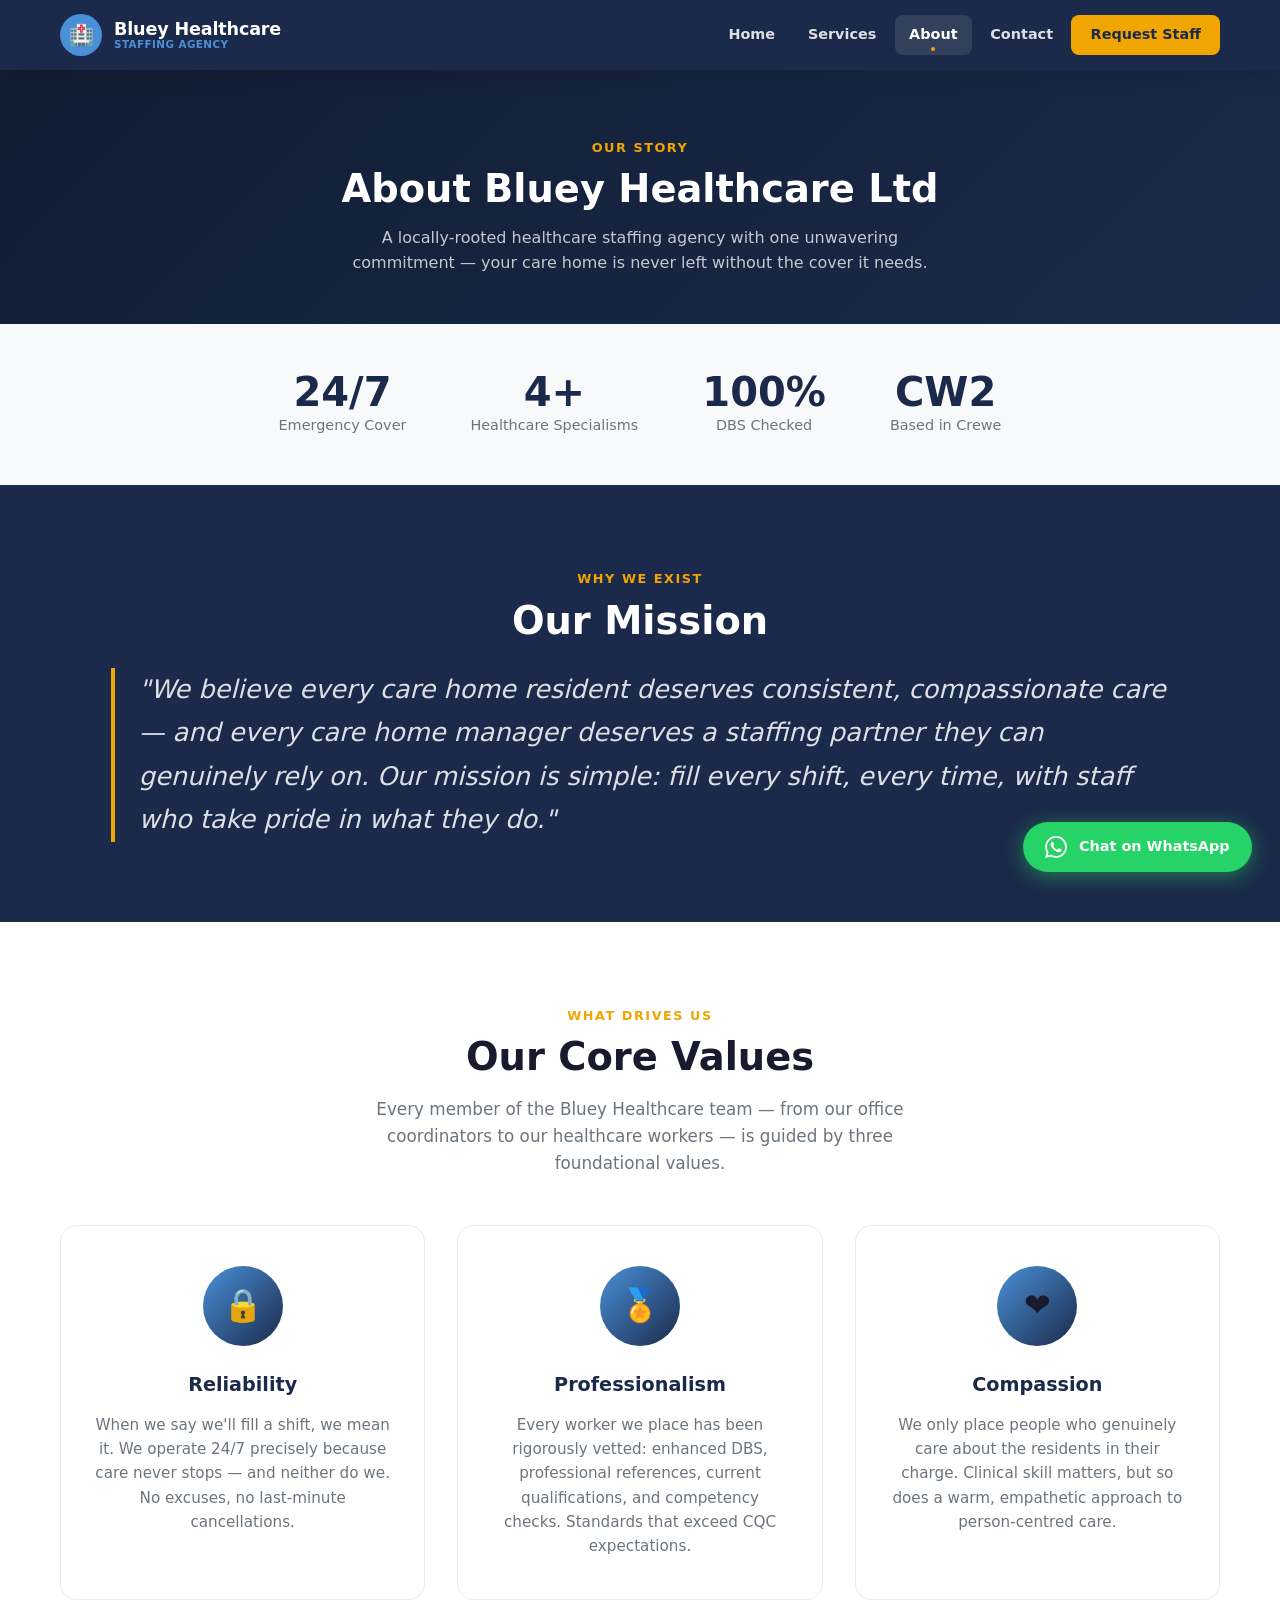
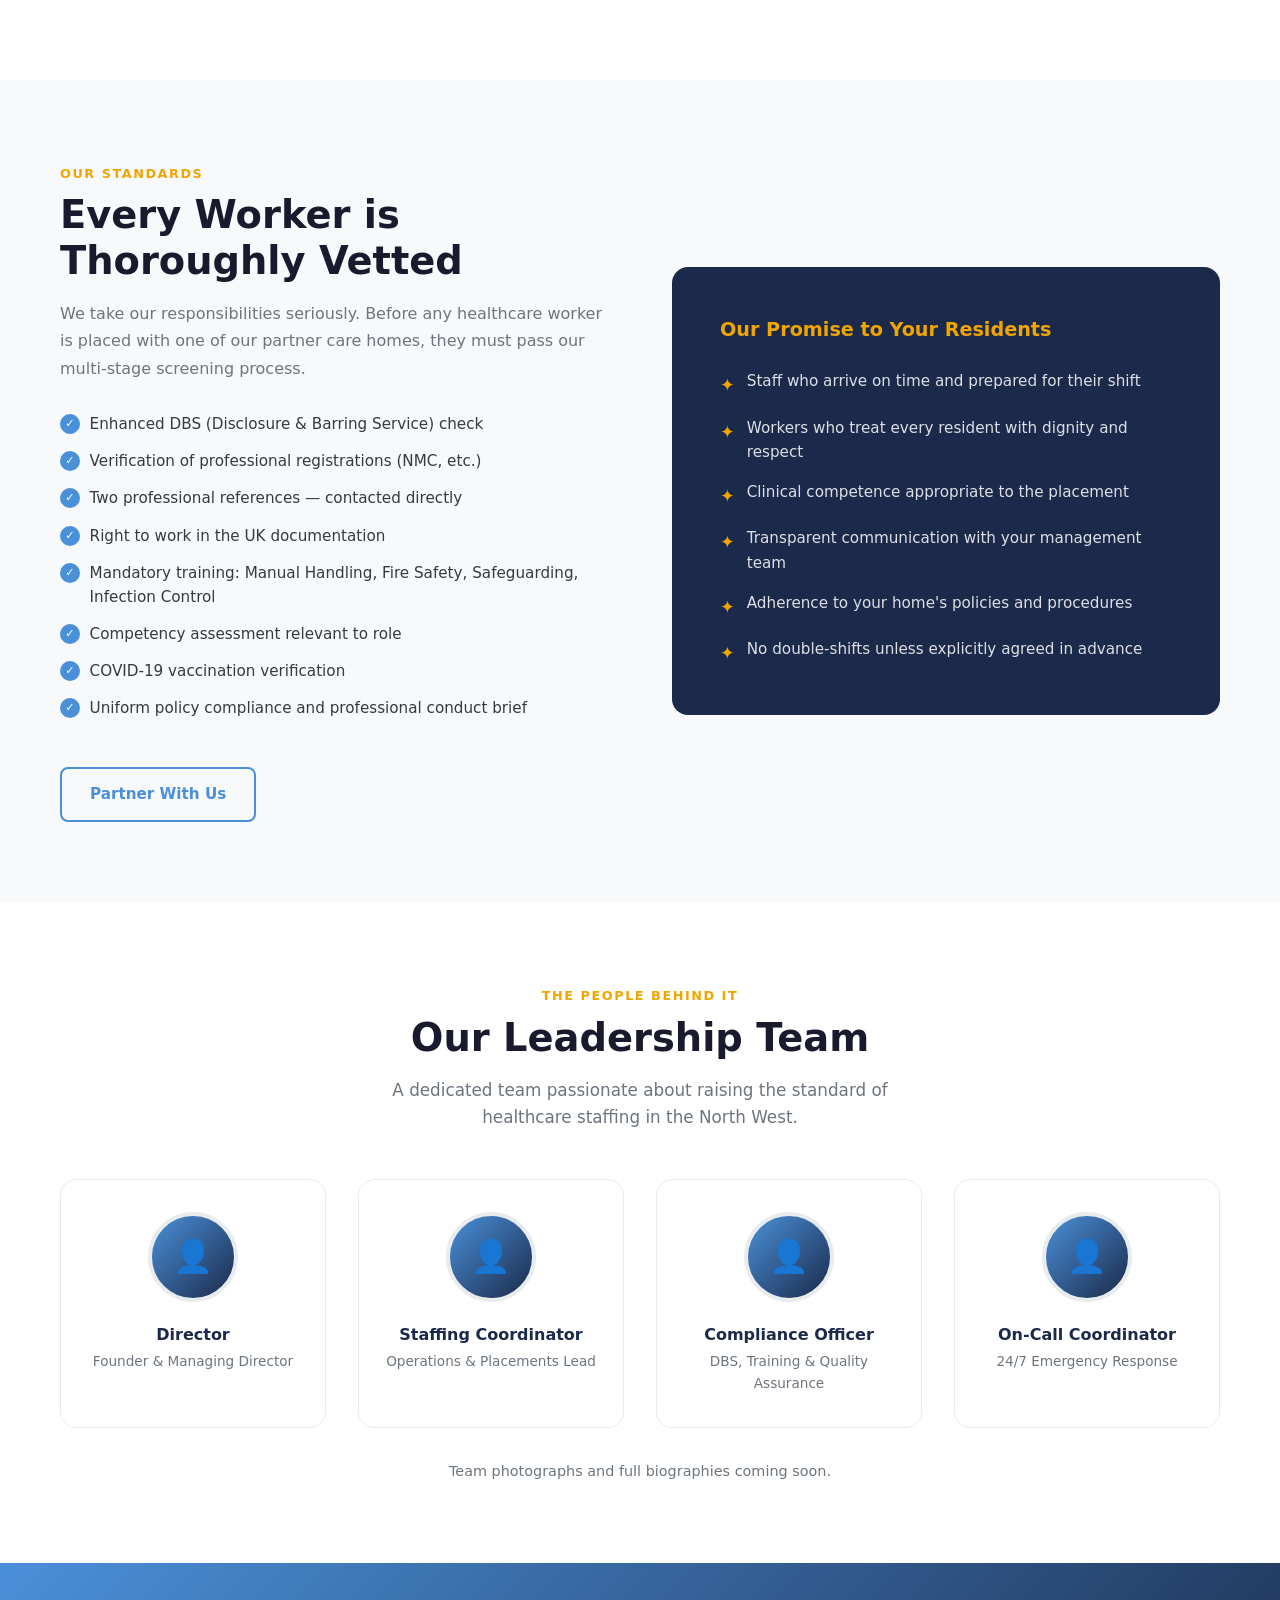
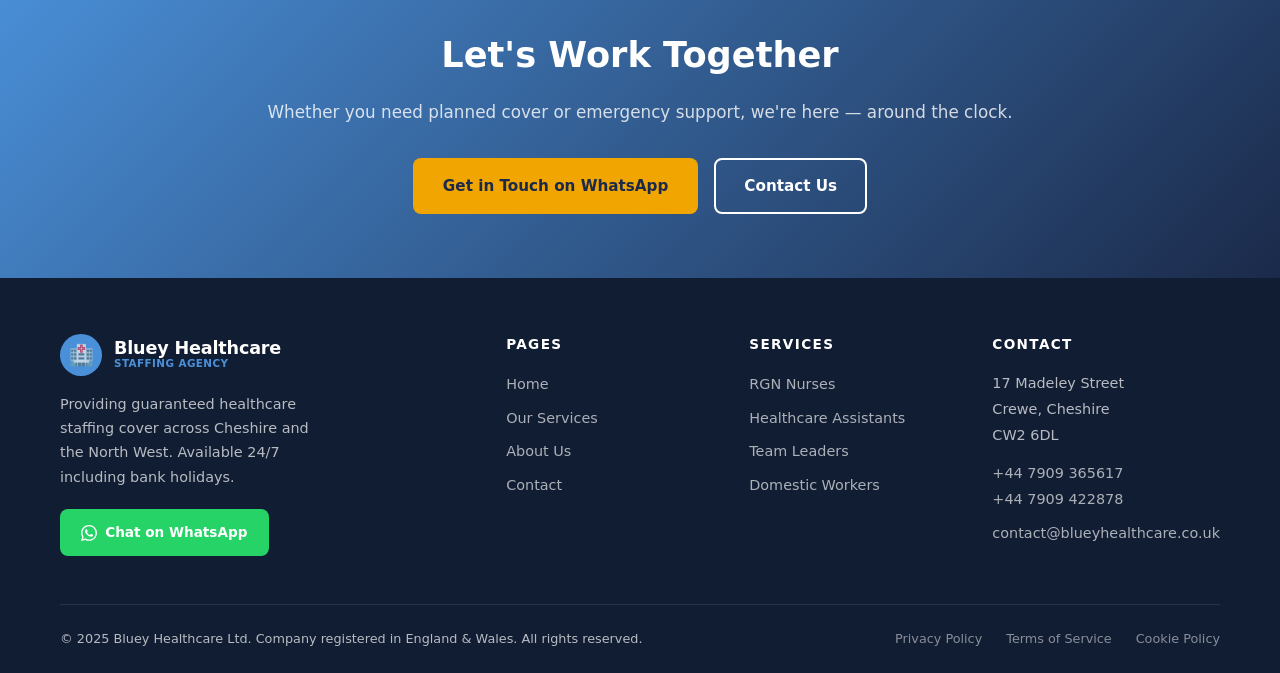
==== about.html @ 4f4f13a7 "Build complete Bluey Healthcare Ltd website 4-page static HTML/CSS/JS site for blueyhealthcare.co.uk" ====
<!DOCTYPE html>
<html lang="en">
<head>
  <meta charset="UTF-8">
  <meta name="viewport" content="width=device-width, initial-scale=1.0">

  <!-- SEO -->
  <title>About Bluey Healthcare Ltd | Staffing Agency Crewe, Cheshire</title>
  <meta name="description" content="Learn about Bluey Healthcare Ltd — a trusted healthcare staffing agency based in Crewe, Cheshire. Our mission: Guaranteed cover, every shift, every time. DBS checked, NMC registered staff.">
  <meta name="keywords" content="about Bluey Healthcare, healthcare agency Crewe, care staffing Cheshire, healthcare recruitment North West, reliable nursing agency UK">
  <meta name="author" content="Bluey Healthcare Ltd">
  <meta name="robots" content="index, follow">
  <link rel="canonical" href="https://blueyhealthcare.co.uk/about.html">

  <meta property="og:title" content="About Bluey Healthcare Ltd | Trusted Care Staffing">
  <meta property="og:description" content="Bluey Healthcare — built on reliability, professionalism and compassion. Find out who we are and why care homes across Cheshire choose us.">
  <meta property="og:type" content="website">
  <meta property="og:url" content="https://blueyhealthcare.co.uk/about.html">

  <script type="application/ld+json">
  {
    "@context": "https://schema.org",
    "@type": "LocalBusiness",
    "name": "Bluey Healthcare Ltd",
    "url": "https://blueyhealthcare.co.uk",
    "telephone": "+447909365617",
    "address": {
      "@type": "PostalAddress",
      "streetAddress": "17 Madeley Street",
      "addressLocality": "Crewe",
      "addressRegion": "Cheshire",
      "postalCode": "CW2 6DL",
      "addressCountry": "GB"
    }
  }
  </script>

  <link rel="stylesheet" href="css/style.css">
</head>
<body>

  <a href="#main" class="skip-link">Skip to main content</a>

  <!-- Header -->
  <header class="site-header" role="banner">
    <div class="container nav-inner">
      <a href="index.html" class="nav-logo" aria-label="Bluey Healthcare Ltd home">
        <div class="nav-logo-icon" aria-hidden="true">🏥</div>
        <div class="nav-logo-text">
          <span class="nav-logo-name">Bluey Healthcare</span>
          <span class="nav-logo-sub">Staffing Agency</span>
        </div>
      </a>

      <button class="nav-burger" aria-label="Toggle navigation menu" aria-expanded="false">
        <span></span><span></span><span></span>
      </button>

      <nav class="nav-links" aria-label="Main navigation">
        <a href="index.html">Home</a>
        <a href="services.html">Services</a>
        <a href="about.html">About</a>
        <a href="contact.html">Contact</a>
        <a href="https://wa.me/447909365617" class="nav-cta" target="_blank" rel="noopener">Request Staff</a>
      </nav>
    </div>
  </header>

  <main id="main" class="page-content">

    <!-- Page Hero -->
    <section class="page-hero">
      <div class="container">
        <p class="section-label" aria-hidden="true">Our Story</p>
        <h1 class="section-title" style="color:#fff;">About Bluey Healthcare Ltd</h1>
        <p>A locally-rooted healthcare staffing agency with one unwavering commitment — your care home is never left without the cover it needs.</p>
      </div>
    </section>

    <!-- Stats Bar -->
    <div class="stats-bar" role="region" aria-label="Company statistics">
      <div class="container stats-bar-inner">
        <div class="stat-block">
          <strong>24/7</strong>
          <span>Emergency Cover</span>
        </div>
        <div class="stat-block">
          <strong>4+</strong>
          <span>Healthcare Specialisms</span>
        </div>
        <div class="stat-block">
          <strong>100%</strong>
          <span>DBS Checked</span>
        </div>
        <div class="stat-block">
          <strong>CW2</strong>
          <span>Based in Crewe</span>
        </div>
      </div>
    </div>

    <!-- Mission -->
    <section class="mission-section" aria-labelledby="mission-heading">
      <div class="container">
        <p class="section-label" aria-hidden="true">Why We Exist</p>
        <h2 class="section-title" id="mission-heading">Our Mission</h2>
        <blockquote class="mission-quote">
          "We believe every care home resident deserves consistent, compassionate care — and every care home manager deserves a staffing partner they can genuinely rely on. Our mission is simple: fill every shift, every time, with staff who take pride in what they do."
        </blockquote>
      </div>
    </section>

    <!-- Values -->
    <section class="section" aria-labelledby="values-heading">
      <div class="container">
        <header class="section-header text-center">
          <p class="section-label" aria-hidden="true">What Drives Us</p>
          <h2 class="section-title" id="values-heading">Our Core Values</h2>
          <p class="section-subtitle">
            Every member of the Bluey Healthcare team — from our office coordinators to our healthcare workers — is guided by three foundational values.
          </p>
        </header>

        <div class="values-grid">
          <div class="value-card fade-in">
            <div class="value-icon" aria-hidden="true">🔒</div>
            <h3>Reliability</h3>
            <p>When we say we'll fill a shift, we mean it. We operate 24/7 precisely because care never stops — and neither do we. No excuses, no last-minute cancellations.</p>
          </div>

          <div class="value-card fade-in">
            <div class="value-icon" aria-hidden="true">🏅</div>
            <h3>Professionalism</h3>
            <p>Every worker we place has been rigorously vetted: enhanced DBS, professional references, current qualifications, and competency checks. Standards that exceed CQC expectations.</p>
          </div>

          <div class="value-card fade-in">
            <div class="value-icon" aria-hidden="true">❤️</div>
            <h3>Compassion</h3>
            <p>We only place people who genuinely care about the residents in their charge. Clinical skill matters, but so does a warm, empathetic approach to person-centred care.</p>
          </div>
        </div>
      </div>
    </section>

    <!-- Vetting process -->
    <section class="section" style="background:var(--gray-100);" aria-labelledby="vetting-heading">
      <div class="container">
        <div style="display:grid; grid-template-columns:1fr 1fr; gap:4rem; align-items:center;">
          <div>
            <p class="section-label" aria-hidden="true">Our Standards</p>
            <h2 class="section-title" id="vetting-heading">Every Worker is Thoroughly Vetted</h2>
            <p style="color:var(--gray-600); margin-bottom:1.5rem; line-height:1.7;">
              We take our responsibilities seriously. Before any healthcare worker is placed with one of our partner care homes, they must pass our multi-stage screening process.
            </p>

            <ul class="duties-list" aria-label="Vetting steps">
              <li>Enhanced DBS (Disclosure &amp; Barring Service) check</li>
              <li>Verification of professional registrations (NMC, etc.)</li>
              <li>Two professional references — contacted directly</li>
              <li>Right to work in the UK documentation</li>
              <li>Mandatory training: Manual Handling, Fire Safety, Safeguarding, Infection Control</li>
              <li>Competency assessment relevant to role</li>
              <li>COVID-19 vaccination verification</li>
              <li>Uniform policy compliance and professional conduct brief</li>
            </ul>

            <a href="contact.html" class="btn btn-outline" style="margin-top:.5rem;">Partner With Us</a>
          </div>

          <div style="background:var(--navy); border-radius:var(--radius-lg); padding:3rem; color:var(--white);">
            <h3 style="color:var(--gold); font-size:1.2rem; font-weight:700; margin-bottom:1.5rem;">Our Promise to Your Residents</h3>
            <ul style="list-style:none; display:flex; flex-direction:column; gap:1rem;">
              <li style="display:flex; gap:.75rem; align-items:flex-start;">
                <span style="color:var(--gold); font-size:1.1rem; flex-shrink:0; margin-top:2px;">✦</span>
                <span style="color:rgba(255,255,255,.85); font-size:.95rem;">Staff who arrive on time and prepared for their shift</span>
              </li>
              <li style="display:flex; gap:.75rem; align-items:flex-start;">
                <span style="color:var(--gold); font-size:1.1rem; flex-shrink:0; margin-top:2px;">✦</span>
                <span style="color:rgba(255,255,255,.85); font-size:.95rem;">Workers who treat every resident with dignity and respect</span>
              </li>
              <li style="display:flex; gap:.75rem; align-items:flex-start;">
                <span style="color:var(--gold); font-size:1.1rem; flex-shrink:0; margin-top:2px;">✦</span>
                <span style="color:rgba(255,255,255,.85); font-size:.95rem;">Clinical competence appropriate to the placement</span>
              </li>
              <li style="display:flex; gap:.75rem; align-items:flex-start;">
                <span style="color:var(--gold); font-size:1.1rem; flex-shrink:0; margin-top:2px;">✦</span>
                <span style="color:rgba(255,255,255,.85); font-size:.95rem;">Transparent communication with your management team</span>
              </li>
              <li style="display:flex; gap:.75rem; align-items:flex-start;">
                <span style="color:var(--gold); font-size:1.1rem; flex-shrink:0; margin-top:2px;">✦</span>
                <span style="color:rgba(255,255,255,.85); font-size:.95rem;">Adherence to your home's policies and procedures</span>
              </li>
              <li style="display:flex; gap:.75rem; align-items:flex-start;">
                <span style="color:var(--gold); font-size:1.1rem; flex-shrink:0; margin-top:2px;">✦</span>
                <span style="color:rgba(255,255,255,.85); font-size:.95rem;">No double-shifts unless explicitly agreed in advance</span>
              </li>
            </ul>
          </div>
        </div>
      </div>
    </section>

    <!-- Team -->
    <section class="section" aria-labelledby="team-heading">
      <div class="container">
        <header class="section-header text-center">
          <p class="section-label" aria-hidden="true">The People Behind It</p>
          <h2 class="section-title" id="team-heading">Our Leadership Team</h2>
          <p class="section-subtitle">
            A dedicated team passionate about raising the standard of healthcare staffing in the North West.
          </p>
        </header>

        <div class="team-grid">
          <div class="team-card fade-in">
            <div class="team-avatar" aria-hidden="true">👤</div>
            <h3>Director</h3>
            <p>Founder &amp; Managing Director</p>
          </div>

          <div class="team-card fade-in">
            <div class="team-avatar" aria-hidden="true">👤</div>
            <h3>Staffing Coordinator</h3>
            <p>Operations &amp; Placements Lead</p>
          </div>

          <div class="team-card fade-in">
            <div class="team-avatar" aria-hidden="true">👤</div>
            <h3>Compliance Officer</h3>
            <p>DBS, Training &amp; Quality Assurance</p>
          </div>

          <div class="team-card fade-in">
            <div class="team-avatar" aria-hidden="true">👤</div>
            <h3>On-Call Coordinator</h3>
            <p>24/7 Emergency Response</p>
          </div>
        </div>

        <p style="text-align:center; color:var(--gray-600); margin-top:2rem; font-size:.9rem;">
          Team photographs and full biographies coming soon.
        </p>
      </div>
    </section>

    <!-- CTA Banner -->
    <section class="cta-banner" aria-labelledby="cta-about-heading">
      <div class="container">
        <h2 id="cta-about-heading">Let's Work Together</h2>
        <p>Whether you need planned cover or emergency support, we're here — around the clock.</p>
        <div class="cta-buttons">
          <a href="https://wa.me/447909365617?text=Hello%2C%20I%20would%20like%20to%20partner%20with%20Bluey%20Healthcare."
             class="btn btn-primary"
             target="_blank"
             rel="noopener">
            Get in Touch on WhatsApp
          </a>
          <a href="contact.html" class="btn btn-secondary">
            Contact Us
          </a>
        </div>
      </div>
    </section>

  </main>

  <!-- Footer -->
  <footer class="site-footer" role="contentinfo">
    <div class="container">
      <div class="footer-grid">
        <div class="footer-brand">
          <a href="index.html" class="nav-logo" aria-label="Bluey Healthcare Ltd home">
            <div class="nav-logo-icon" aria-hidden="true">🏥</div>
            <div class="nav-logo-text">
              <span class="nav-logo-name">Bluey Healthcare</span>
              <span class="nav-logo-sub">Staffing Agency</span>
            </div>
          </a>
          <p>Providing guaranteed healthcare staffing cover across Cheshire and the North West. Available 24/7 including bank holidays.</p>
          <a href="https://wa.me/447909365617" class="btn btn-whatsapp" target="_blank" rel="noopener" style="font-size:.85rem; padding:.65rem 1.2rem;">
            <svg width="16" height="16" viewBox="0 0 24 24" fill="currentColor" aria-hidden="true"><path d="M17.472 14.382c-.297-.149-1.758-.867-2.03-.967-.273-.099-.471-.148-.67.15-.197.297-.767.966-.94 1.164-.173.199-.347.223-.644.075-.297-.15-1.255-.463-2.39-1.475-.883-.788-1.48-1.761-1.653-2.059-.173-.297-.018-.458.13-.606.134-.133.298-.347.446-.52.149-.174.198-.298.298-.497.099-.198.05-.371-.025-.52-.075-.149-.669-1.612-.916-2.207-.242-.579-.487-.5-.669-.51-.173-.008-.371-.01-.57-.01-.198 0-.52.074-.792.372-.272.297-1.04 1.016-1.04 2.479 0 1.462 1.065 2.875 1.213 3.074.149.198 2.096 3.2 5.077 4.487.709.306 1.262.489 1.694.625.712.227 1.36.195 1.871.118.571-.085 1.758-.719 2.006-1.413.248-.694.248-1.289.173-1.413-.074-.124-.272-.198-.57-.347m-5.421 7.403h-.004a9.87 9.87 0 01-5.031-1.378l-.361-.214-3.741.982.998-3.648-.235-.374a9.86 9.86 0 01-1.51-5.26c.001-5.45 4.436-9.884 9.888-9.884 2.64 0 5.122 1.03 6.988 2.898a9.825 9.825 0 012.893 6.994c-.003 5.45-4.437 9.884-9.885 9.884m8.413-18.297A11.815 11.815 0 0012.05 0C5.495 0 .16 5.335.157 11.892c0 2.096.547 4.142 1.588 5.945L.057 24l6.305-1.654a11.882 11.882 0 005.683 1.448h.005c6.554 0 11.89-5.335 11.893-11.893a11.821 11.821 0 00-3.48-8.413z"/></svg>
            Chat on WhatsApp
          </a>
        </div>

        <div class="footer-col">
          <h4>Pages</h4>
          <ul>
            <li><a href="index.html">Home</a></li>
            <li><a href="services.html">Our Services</a></li>
            <li><a href="about.html">About Us</a></li>
            <li><a href="contact.html">Contact</a></li>
          </ul>
        </div>

        <div class="footer-col">
          <h4>Services</h4>
          <ul>
            <li><a href="services.html#rgn">RGN Nurses</a></li>
            <li><a href="services.html#hca">Healthcare Assistants</a></li>
            <li><a href="services.html#team-leader">Team Leaders</a></li>
            <li><a href="services.html#domestic">Domestic Workers</a></li>
          </ul>
        </div>

        <div class="footer-col">
          <h4>Contact</h4>
          <address>
            <p>17 Madeley Street<br>Crewe, Cheshire<br>CW2 6DL</p>
            <p style="margin-top:.75rem;">
              <a href="tel:+447909365617" style="color:rgba(255,255,255,.65);">+44 7909 365617</a><br>
              <a href="tel:+447909422878" style="color:rgba(255,255,255,.65);">+44 7909 422878</a>
            </p>
            <p style="margin-top:.5rem;">
              <a href="mailto:contact@blueyhealthcare.co.uk" style="color:rgba(255,255,255,.65);">contact@blueyhealthcare.co.uk</a>
            </p>
          </address>
        </div>
      </div>

      <div class="footer-bottom">
        <p>&copy; 2025 Bluey Healthcare Ltd. Company registered in England &amp; Wales. All rights reserved.</p>
        <nav class="footer-bottom-links" aria-label="Legal links">
          <a href="#">Privacy Policy</a>
          <a href="#">Terms of Service</a>
          <a href="#">Cookie Policy</a>
        </nav>
      </div>
    </div>
  </footer>

  <!-- Floating WhatsApp Button -->
  <a href="https://wa.me/447909365617?text=Hello%2C%20I%20need%20healthcare%20staff%20cover."
     class="whatsapp-float"
     target="_blank"
     rel="noopener"
     aria-label="Chat with us on WhatsApp">
    <svg viewBox="0 0 24 24" aria-hidden="true"><path d="M17.472 14.382c-.297-.149-1.758-.867-2.03-.967-.273-.099-.471-.148-.67.15-.197.297-.767.966-.94 1.164-.173.199-.347.223-.644.075-.297-.15-1.255-.463-2.39-1.475-.883-.788-1.48-1.761-1.653-2.059-.173-.297-.018-.458.13-.606.134-.133.298-.347.446-.52.149-.174.198-.298.298-.497.099-.198.05-.371-.025-.52-.075-.149-.669-1.612-.916-2.207-.242-.579-.487-.5-.669-.51-.173-.008-.371-.01-.57-.01-.198 0-.52.074-.792.372-.272.297-1.04 1.016-1.04 2.479 0 1.462 1.065 2.875 1.213 3.074.149.198 2.096 3.2 5.077 4.487.709.306 1.262.489 1.694.625.712.227 1.36.195 1.871.118.571-.085 1.758-.719 2.006-1.413.248-.694.248-1.289.173-1.413-.074-.124-.272-.198-.57-.347m-5.421 7.403h-.004a9.87 9.87 0 01-5.031-1.378l-.361-.214-3.741.982.998-3.648-.235-.374a9.86 9.86 0 01-1.51-5.26c.001-5.45 4.436-9.884 9.888-9.884 2.64 0 5.122 1.03 6.988 2.898a9.825 9.825 0 012.893 6.994c-.003 5.45-4.437 9.884-9.885 9.884m8.413-18.297A11.815 11.815 0 0012.05 0C5.495 0 .16 5.335.157 11.892c0 2.096.547 4.142 1.588 5.945L.057 24l6.305-1.654a11.882 11.882 0 005.683 1.448h.005c6.554 0 11.89-5.335 11.893-11.893a11.821 11.821 0 00-3.48-8.413z"/></svg>
    <span>Chat on WhatsApp</span>
  </a>

  <script src="js/main.js" defer></script>
</body>
</html>
---- css/style.css ----
/* ============================================================
   Bluey Healthcare Ltd — Main Stylesheet
   Brand: Navy #1B2A4A | Sky Blue #4A90D9 | White #FFFFFF | Gold #F0A500
   ============================================================ */

:root {
  --navy:   #1B2A4A;
  --blue:   #4A90D9;
  --white:  #FFFFFF;
  --gold:   #F0A500;
  --navy-light: #243459;
  --navy-dark:  #111d33;
  --blue-dark:  #3578c5;
  --gray-100:   #f8f9fa;
  --gray-200:   #e9ecef;
  --gray-600:   #6c757d;
  --gray-800:   #343a40;
  --text-dark:  #1a1a2e;
  --shadow-sm:  0 2px 8px rgba(0,0,0,.08);
  --shadow-md:  0 4px 20px rgba(0,0,0,.12);
  --shadow-lg:  0 8px 40px rgba(0,0,0,.18);
  --radius:     8px;
  --radius-lg:  16px;
  --transition: .25s ease;
  --max-width:  1200px;
}

/* ── Reset ─────────────────────────────────────────────────── */
*, *::before, *::after { box-sizing: border-box; margin: 0; padding: 0; }

html {
  scroll-behavior: smooth;
  font-size: 16px;
}

body {
  font-family: 'Segoe UI', system-ui, -apple-system, sans-serif;
  color: var(--text-dark);
  background: var(--white);
  line-height: 1.6;
  overflow-x: hidden;
}

img { max-width: 100%; height: auto; display: block; }

a { color: inherit; text-decoration: none; }

ul { list-style: none; }

/* ── Utilities ─────────────────────────────────────────────── */
.container {
  width: 100%;
  max-width: var(--max-width);
  margin-inline: auto;
  padding-inline: 1.25rem;
}

.section-label {
  display: inline-block;
  font-size: .8rem;
  font-weight: 700;
  letter-spacing: .12em;
  text-transform: uppercase;
  color: var(--gold);
  margin-bottom: .5rem;
}

.section-title {
  font-size: clamp(1.6rem, 4vw, 2.4rem);
  font-weight: 800;
  line-height: 1.2;
  margin-bottom: 1rem;
}

.section-subtitle {
  font-size: 1.05rem;
  color: var(--gray-600);
  max-width: 52ch;
}

.text-center { text-align: center; }
.text-center .section-subtitle { margin-inline: auto; }

.btn {
  display: inline-flex;
  align-items: center;
  gap: .5rem;
  padding: .85rem 1.75rem;
  border-radius: var(--radius);
  font-weight: 700;
  font-size: .95rem;
  cursor: pointer;
  transition: all var(--transition);
  border: 2px solid transparent;
  white-space: nowrap;
  text-decoration: none;
}

.btn-primary {
  background: var(--gold);
  color: var(--navy);
}
.btn-primary:hover {
  background: #d4940a;
  transform: translateY(-2px);
  box-shadow: 0 6px 20px rgba(240,165,0,.4);
}

.btn-secondary {
  background: transparent;
  color: var(--white);
  border-color: var(--white);
}
.btn-secondary:hover {
  background: var(--white);
  color: var(--navy);
  transform: translateY(-2px);
}

.btn-outline {
  background: transparent;
  color: var(--blue);
  border-color: var(--blue);
}
.btn-outline:hover {
  background: var(--blue);
  color: var(--white);
}

.btn-whatsapp {
  background: #25D366;
  color: var(--white);
}
.btn-whatsapp:hover {
  background: #1ebe5b;
  transform: translateY(-2px);
  box-shadow: 0 6px 20px rgba(37,211,102,.4);
}

/* ── Skip Link (a11y) ──────────────────────────────────────── */
.skip-link {
  position: absolute;
  top: -100%;
  left: 1rem;
  background: var(--gold);
  color: var(--navy);
  padding: .5rem 1rem;
  font-weight: 700;
  border-radius: var(--radius);
  z-index: 9999;
  transition: top var(--transition);
}
.skip-link:focus { top: 1rem; }

/* ── Header / Navigation ───────────────────────────────────── */
.site-header {
  position: fixed;
  top: 0;
  left: 0;
  right: 0;
  z-index: 1000;
  background: var(--navy);
  box-shadow: var(--shadow-md);
  transition: background var(--transition);
}

.nav-inner {
  display: flex;
  align-items: center;
  justify-content: space-between;
  height: 70px;
}

.nav-logo {
  display: flex;
  align-items: center;
  gap: .75rem;
  text-decoration: none;
}

.nav-logo-icon {
  width: 42px;
  height: 42px;
  background: var(--blue);
  border-radius: 50%;
  display: flex;
  align-items: center;
  justify-content: center;
  font-size: 1.25rem;
  flex-shrink: 0;
}

.nav-logo-text {
  display: flex;
  flex-direction: column;
  line-height: 1.1;
}

.nav-logo-name {
  font-size: 1.1rem;
  font-weight: 800;
  color: var(--white);
  letter-spacing: -.01em;
}

.nav-logo-sub {
  font-size: .65rem;
  color: var(--blue);
  font-weight: 600;
  letter-spacing: .04em;
  text-transform: uppercase;
}

.nav-links {
  display: flex;
  align-items: center;
  gap: .25rem;
}

.nav-links a {
  padding: .5rem .9rem;
  color: rgba(255,255,255,.85);
  font-weight: 600;
  font-size: .9rem;
  border-radius: var(--radius);
  transition: all var(--transition);
  position: relative;
}

.nav-links a:hover,
.nav-links a.active {
  color: var(--white);
  background: rgba(255,255,255,.1);
}

.nav-links a.active::after {
  content: '';
  position: absolute;
  bottom: 4px;
  left: 50%;
  transform: translateX(-50%);
  width: 4px;
  height: 4px;
  background: var(--gold);
  border-radius: 50%;
}

.nav-cta {
  background: var(--gold);
  color: var(--navy) !important;
  padding: .5rem 1.2rem !important;
  border-radius: var(--radius) !important;
  font-weight: 700 !important;
}
.nav-cta:hover {
  background: #d4940a !important;
  transform: translateY(-1px);
}

.nav-burger {
  display: none;
  flex-direction: column;
  gap: 5px;
  cursor: pointer;
  padding: .5rem;
  background: none;
  border: none;
  aria-label: "Menu";
}

.nav-burger span {
  display: block;
  width: 24px;
  height: 2px;
  background: var(--white);
  border-radius: 2px;
  transition: all var(--transition);
}

.nav-burger.open span:nth-child(1) { transform: translateY(7px) rotate(45deg); }
.nav-burger.open span:nth-child(2) { opacity: 0; }
.nav-burger.open span:nth-child(3) { transform: translateY(-7px) rotate(-45deg); }

@media (max-width: 768px) {
  .nav-burger { display: flex; }

  .nav-links {
    display: none;
    flex-direction: column;
    position: fixed;
    top: 70px;
    left: 0;
    right: 0;
    background: var(--navy-dark);
    padding: 1.5rem 1.25rem;
    gap: .5rem;
    box-shadow: var(--shadow-lg);
    align-items: flex-start;
  }

  .nav-links.open { display: flex; }

  .nav-links a {
    width: 100%;
    padding: .75rem 1rem;
    font-size: 1rem;
  }

  .nav-cta { width: 100%; text-align: center; justify-content: center; }
}

/* ── Page Padding (below fixed header) ─────────────────────── */
.page-content { padding-top: 70px; }

/* ── Hero ──────────────────────────────────────────────────── */
.hero {
  position: relative;
  background: linear-gradient(135deg, var(--navy-dark) 0%, var(--navy) 40%, var(--navy-light) 100%);
  color: var(--white);
  padding: 6rem 0 5rem;
  overflow: hidden;
  min-height: 90vh;
  display: flex;
  align-items: center;
}

.hero::before {
  content: '';
  position: absolute;
  top: -50%;
  right: -20%;
  width: 700px;
  height: 700px;
  background: radial-gradient(circle, rgba(74,144,217,.2) 0%, transparent 70%);
  pointer-events: none;
}

.hero::after {
  content: '';
  position: absolute;
  bottom: -30%;
  left: -10%;
  width: 500px;
  height: 500px;
  background: radial-gradient(circle, rgba(240,165,0,.1) 0%, transparent 70%);
  pointer-events: none;
}

.hero-inner {
  position: relative;
  z-index: 1;
  max-width: 750px;
}

.hero-badge {
  display: inline-flex;
  align-items: center;
  gap: .5rem;
  background: rgba(240,165,0,.15);
  border: 1px solid rgba(240,165,0,.4);
  color: var(--gold);
  padding: .4rem 1rem;
  border-radius: 50px;
  font-size: .8rem;
  font-weight: 700;
  letter-spacing: .08em;
  text-transform: uppercase;
  margin-bottom: 1.5rem;
}

.hero h1 {
  font-size: clamp(2.2rem, 6vw, 3.8rem);
  font-weight: 900;
  line-height: 1.1;
  margin-bottom: 1.25rem;
  letter-spacing: -.02em;
}

.hero h1 span { color: var(--gold); }

.hero-sub {
  font-size: 1.15rem;
  color: rgba(255,255,255,.8);
  margin-bottom: 2.5rem;
  max-width: 55ch;
  line-height: 1.7;
}

.hero-ctas {
  display: flex;
  flex-wrap: wrap;
  gap: 1rem;
  margin-bottom: 3rem;
}

.hero-stats {
  display: flex;
  flex-wrap: wrap;
  gap: 2rem;
  padding-top: 2rem;
  border-top: 1px solid rgba(255,255,255,.15);
}

.hero-stat strong {
  display: block;
  font-size: 1.8rem;
  font-weight: 900;
  color: var(--gold);
}

.hero-stat span {
  font-size: .85rem;
  color: rgba(255,255,255,.7);
}

/* ── Trust Bar ─────────────────────────────────────────────── */
.trust-bar {
  background: var(--blue);
  padding: 1rem 0;
}

.trust-bar-inner {
  display: flex;
  flex-wrap: wrap;
  justify-content: center;
  gap: 1rem 2.5rem;
}

.trust-item {
  display: flex;
  align-items: center;
  gap: .5rem;
  color: var(--white);
  font-weight: 700;
  font-size: .9rem;
}

.trust-icon {
  width: 22px;
  height: 22px;
  background: rgba(255,255,255,.25);
  border-radius: 50%;
  display: flex;
  align-items: center;
  justify-content: center;
  font-size: .7rem;
  flex-shrink: 0;
}

/* ── Section spacing ───────────────────────────────────────── */
.section { padding: 5rem 0; }
.section-sm { padding: 3rem 0; }
.section-lg { padding: 7rem 0; }

.section-header { margin-bottom: 3rem; }

/* ── Services Section ──────────────────────────────────────── */
.services-grid {
  display: grid;
  grid-template-columns: repeat(auto-fit, minmax(260px, 1fr));
  gap: 1.5rem;
}

.service-card {
  background: var(--white);
  border: 1px solid var(--gray-200);
  border-radius: var(--radius-lg);
  padding: 2rem;
  transition: all var(--transition);
  position: relative;
  overflow: hidden;
}

.service-card::before {
  content: '';
  position: absolute;
  top: 0;
  left: 0;
  right: 0;
  height: 4px;
  background: var(--blue);
  transform: scaleX(0);
  transform-origin: left;
  transition: transform var(--transition);
}

.service-card:hover {
  transform: translateY(-6px);
  box-shadow: var(--shadow-lg);
  border-color: var(--blue);
}

.service-card:hover::before { transform: scaleX(1); }

.service-icon {
  width: 60px;
  height: 60px;
  background: rgba(74,144,217,.1);
  border-radius: var(--radius);
  display: flex;
  align-items: center;
  justify-content: center;
  font-size: 1.6rem;
  margin-bottom: 1.25rem;
}

.service-card h3 {
  font-size: 1.2rem;
  font-weight: 800;
  margin-bottom: .5rem;
  color: var(--navy);
}

.service-card p {
  color: var(--gray-600);
  font-size: .95rem;
  margin-bottom: 1.25rem;
  line-height: 1.6;
}

.service-rate {
  display: inline-flex;
  align-items: center;
  gap: .35rem;
  background: rgba(240,165,0,.1);
  color: var(--navy);
  padding: .4rem .9rem;
  border-radius: 50px;
  font-weight: 800;
  font-size: .9rem;
}

.service-rate span { color: var(--gold); }

/* ── Why Choose ────────────────────────────────────────────── */
.why-choose { background: var(--navy); color: var(--white); }

.why-grid {
  display: grid;
  grid-template-columns: repeat(auto-fit, minmax(230px, 1fr));
  gap: 2rem;
}

.why-card {
  text-align: center;
  padding: 2rem 1.5rem;
}

.why-icon {
  width: 70px;
  height: 70px;
  background: rgba(74,144,217,.2);
  border-radius: 50%;
  display: flex;
  align-items: center;
  justify-content: center;
  font-size: 1.8rem;
  margin: 0 auto 1.25rem;
  border: 2px solid rgba(74,144,217,.3);
}

.why-card h3 {
  font-size: 1.1rem;
  font-weight: 700;
  margin-bottom: .6rem;
  color: var(--gold);
}

.why-card p {
  color: rgba(255,255,255,.75);
  font-size: .9rem;
  line-height: 1.6;
}

/* ── Rates Table ───────────────────────────────────────────── */
.rates-section { background: var(--gray-100); }

.rates-table-wrap {
  overflow-x: auto;
  border-radius: var(--radius-lg);
  box-shadow: var(--shadow-md);
}

.rates-table {
  width: 100%;
  border-collapse: collapse;
  background: var(--white);
  font-size: .95rem;
}

.rates-table thead {
  background: var(--navy);
  color: var(--white);
}

.rates-table th {
  padding: 1.1rem 1.5rem;
  text-align: left;
  font-weight: 700;
  font-size: .85rem;
  letter-spacing: .05em;
  text-transform: uppercase;
}

.rates-table td {
  padding: 1.1rem 1.5rem;
  border-bottom: 1px solid var(--gray-200);
  vertical-align: middle;
}

.rates-table tbody tr:last-child td { border-bottom: none; }

.rates-table tbody tr:hover { background: rgba(74,144,217,.04); }

.rates-table tbody tr:nth-child(even) { background: var(--gray-100); }
.rates-table tbody tr:nth-child(even):hover { background: rgba(74,144,217,.04); }

.role-name { font-weight: 700; color: var(--navy); }

.rate-price {
  font-weight: 900;
  font-size: 1.15rem;
  color: var(--blue);
}

.availability-badge {
  display: inline-flex;
  align-items: center;
  gap: .35rem;
  background: rgba(37,211,102,.1);
  color: #1a9e50;
  padding: .3rem .8rem;
  border-radius: 50px;
  font-size: .8rem;
  font-weight: 700;
}

.availability-badge::before {
  content: '';
  width: 6px;
  height: 6px;
  background: #25D366;
  border-radius: 50%;
}

/* ── Testimonials ──────────────────────────────────────────── */
.testimonials-grid {
  display: grid;
  grid-template-columns: repeat(auto-fit, minmax(280px, 1fr));
  gap: 1.5rem;
}

.testimonial-card {
  background: var(--white);
  border-radius: var(--radius-lg);
  padding: 2rem;
  box-shadow: var(--shadow-sm);
  border: 1px solid var(--gray-200);
  transition: all var(--transition);
}

.testimonial-card:hover {
  transform: translateY(-4px);
  box-shadow: var(--shadow-md);
}

.testimonial-stars {
  color: var(--gold);
  font-size: 1rem;
  margin-bottom: 1rem;
  letter-spacing: .1em;
}

.testimonial-card blockquote {
  color: var(--gray-800);
  font-size: .95rem;
  line-height: 1.7;
  font-style: italic;
  margin-bottom: 1.25rem;
  border-left: 3px solid var(--gold);
  padding-left: 1rem;
}

.testimonial-author {
  display: flex;
  align-items: center;
  gap: .75rem;
}

.testimonial-avatar {
  width: 44px;
  height: 44px;
  border-radius: 50%;
  background: var(--blue);
  display: flex;
  align-items: center;
  justify-content: center;
  color: var(--white);
  font-weight: 800;
  font-size: .9rem;
  flex-shrink: 0;
}

.testimonial-name { font-weight: 700; color: var(--navy); font-size: .9rem; }
.testimonial-role { color: var(--gray-600); font-size: .8rem; }

/* ── Contact Section ───────────────────────────────────────── */
.contact-section { background: var(--navy); color: var(--white); }

.contact-grid {
  display: grid;
  grid-template-columns: 1fr 1fr;
  gap: 4rem;
  align-items: start;
}

@media (max-width: 768px) {
  .contact-grid { grid-template-columns: 1fr; gap: 2.5rem; }
}

.contact-item {
  display: flex;
  align-items: flex-start;
  gap: 1rem;
  margin-bottom: 1.75rem;
}

.contact-item-icon {
  width: 46px;
  height: 46px;
  background: rgba(74,144,217,.2);
  border-radius: var(--radius);
  display: flex;
  align-items: center;
  justify-content: center;
  font-size: 1.1rem;
  flex-shrink: 0;
  border: 1px solid rgba(74,144,217,.3);
}

.contact-item-text strong {
  display: block;
  font-weight: 700;
  margin-bottom: .25rem;
  color: var(--gold);
  font-size: .85rem;
  text-transform: uppercase;
  letter-spacing: .05em;
}

.contact-item-text a {
  color: rgba(255,255,255,.85);
  font-size: 1rem;
  transition: color var(--transition);
}

.contact-item-text a:hover { color: var(--white); }

.map-embed {
  width: 100%;
  height: 280px;
  border-radius: var(--radius-lg);
  overflow: hidden;
  margin-top: 2rem;
  border: 2px solid rgba(255,255,255,.1);
}

.map-embed iframe {
  width: 100%;
  height: 100%;
  border: none;
}

/* ── Contact Form ──────────────────────────────────────────── */
.contact-form-wrap {
  background: rgba(255,255,255,.05);
  border: 1px solid rgba(255,255,255,.1);
  border-radius: var(--radius-lg);
  padding: 2rem;
}

.contact-form-wrap h3 {
  font-size: 1.3rem;
  font-weight: 700;
  margin-bottom: 1.5rem;
  color: var(--white);
}

.form-group { margin-bottom: 1.25rem; }

.form-group label {
  display: block;
  font-size: .85rem;
  font-weight: 600;
  margin-bottom: .4rem;
  color: rgba(255,255,255,.8);
}

.form-group input,
.form-group select,
.form-group textarea {
  width: 100%;
  padding: .8rem 1rem;
  background: rgba(255,255,255,.08);
  border: 1px solid rgba(255,255,255,.2);
  border-radius: var(--radius);
  color: var(--white);
  font-size: .95rem;
  font-family: inherit;
  transition: border-color var(--transition), background var(--transition);
}

.form-group input::placeholder,
.form-group textarea::placeholder {
  color: rgba(255,255,255,.4);
}

.form-group select option { background: var(--navy); color: var(--white); }

.form-group input:focus,
.form-group select:focus,
.form-group textarea:focus {
  outline: none;
  border-color: var(--blue);
  background: rgba(255,255,255,.12);
  box-shadow: 0 0 0 3px rgba(74,144,217,.2);
}

.form-group textarea { resize: vertical; min-height: 110px; }

.form-row {
  display: grid;
  grid-template-columns: 1fr 1fr;
  gap: 1rem;
}

@media (max-width: 480px) {
  .form-row { grid-template-columns: 1fr; }
}

.form-success {
  display: none;
  background: rgba(37,211,102,.15);
  border: 1px solid rgba(37,211,102,.4);
  color: #25D366;
  padding: 1rem;
  border-radius: var(--radius);
  text-align: center;
  font-weight: 600;
  margin-top: 1rem;
}

/* ── Services Page Hero ────────────────────────────────────── */
.page-hero {
  background: linear-gradient(135deg, var(--navy-dark) 0%, var(--navy) 100%);
  color: var(--white);
  padding: 4rem 0 3rem;
  text-align: center;
}

.page-hero .section-label { color: var(--gold); }
.page-hero .section-title { color: var(--white); margin-bottom: .75rem; }
.page-hero p { color: rgba(255,255,255,.75); max-width: 60ch; margin-inline: auto; }

/* ── Service Detail Cards ──────────────────────────────────── */
.service-detail {
  display: grid;
  grid-template-columns: 1fr 1fr;
  gap: 4rem;
  align-items: center;
  padding: 4rem 0;
  border-bottom: 1px solid var(--gray-200);
}

.service-detail:last-child { border-bottom: none; }

.service-detail.reverse { direction: rtl; }
.service-detail.reverse > * { direction: ltr; }

@media (max-width: 768px) {
  .service-detail,
  .service-detail.reverse {
    grid-template-columns: 1fr;
    direction: ltr;
  }
}

.service-detail-visual {
  background: linear-gradient(135deg, rgba(74,144,217,.1) 0%, rgba(27,42,74,.05) 100%);
  border-radius: var(--radius-lg);
  padding: 3rem;
  text-align: center;
  border: 1px solid rgba(74,144,217,.2);
}

.service-detail-icon {
  font-size: 4rem;
  margin-bottom: 1rem;
}

.service-detail-title {
  font-size: 1.5rem;
  font-weight: 800;
  color: var(--navy);
}

.service-detail-price {
  font-size: 2.5rem;
  font-weight: 900;
  color: var(--blue);
  margin: .5rem 0 .25rem;
}

.service-detail-price-sub {
  color: var(--gray-600);
  font-size: .85rem;
}

.service-detail-content h2 {
  font-size: 1.75rem;
  font-weight: 800;
  color: var(--navy);
  margin-bottom: 1rem;
}

.service-detail-content p {
  color: var(--gray-600);
  margin-bottom: 1.5rem;
  line-height: 1.7;
}

.duties-list {
  margin-bottom: 2rem;
}

.duties-list li {
  display: flex;
  align-items: flex-start;
  gap: .6rem;
  padding: .4rem 0;
  color: var(--gray-800);
  font-size: .95rem;
}

.duties-list li::before {
  content: '✓';
  background: var(--blue);
  color: var(--white);
  width: 20px;
  height: 20px;
  border-radius: 50%;
  display: flex;
  align-items: center;
  justify-content: center;
  font-size: .7rem;
  font-weight: 700;
  flex-shrink: 0;
  margin-top: 2px;
}

/* ── About Page ────────────────────────────────────────────── */
.mission-section {
  background: var(--navy);
  color: var(--white);
  text-align: center;
  padding: 5rem 0;
}

.mission-section .section-title { color: var(--white); }

.mission-quote {
  font-size: clamp(1.2rem, 3vw, 1.6rem);
  font-style: italic;
  color: rgba(255,255,255,.85);
  max-width: 65ch;
  margin: 1.5rem auto 0;
  line-height: 1.7;
  border-left: 4px solid var(--gold);
  padding-left: 1.5rem;
  text-align: left;
}

.values-grid {
  display: grid;
  grid-template-columns: repeat(auto-fit, minmax(250px, 1fr));
  gap: 2rem;
}

.value-card {
  text-align: center;
  padding: 2.5rem 2rem;
  background: var(--white);
  border-radius: var(--radius-lg);
  border: 1px solid var(--gray-200);
  transition: all var(--transition);
}

.value-card:hover {
  transform: translateY(-6px);
  box-shadow: var(--shadow-lg);
  border-color: var(--blue);
}

.value-icon {
  width: 80px;
  height: 80px;
  background: linear-gradient(135deg, var(--blue) 0%, var(--navy) 100%);
  border-radius: 50%;
  display: flex;
  align-items: center;
  justify-content: center;
  font-size: 2rem;
  margin: 0 auto 1.5rem;
}

.value-card h3 {
  font-size: 1.2rem;
  font-weight: 800;
  color: var(--navy);
  margin-bottom: .75rem;
}

.value-card p {
  color: var(--gray-600);
  font-size: .95rem;
  line-height: 1.6;
}

.team-grid {
  display: grid;
  grid-template-columns: repeat(auto-fit, minmax(220px, 1fr));
  gap: 2rem;
}

.team-card {
  text-align: center;
  padding: 2rem 1.5rem;
  background: var(--white);
  border-radius: var(--radius-lg);
  border: 1px solid var(--gray-200);
  transition: all var(--transition);
}

.team-card:hover {
  transform: translateY(-4px);
  box-shadow: var(--shadow-md);
}

.team-avatar {
  width: 90px;
  height: 90px;
  border-radius: 50%;
  background: linear-gradient(135deg, var(--blue) 0%, var(--navy) 100%);
  display: flex;
  align-items: center;
  justify-content: center;
  color: var(--white);
  font-size: 2rem;
  font-weight: 700;
  margin: 0 auto 1.25rem;
  border: 4px solid var(--gray-200);
}

.team-card h3 { font-size: 1rem; font-weight: 700; color: var(--navy); margin-bottom: .25rem; }
.team-card p { color: var(--gray-600); font-size: .85rem; }

.stats-bar {
  background: var(--gray-100);
  padding: 3rem 0;
}

.stats-bar-inner {
  display: flex;
  flex-wrap: wrap;
  justify-content: center;
  gap: 2rem 4rem;
}

.stat-block { text-align: center; }

.stat-block strong {
  display: block;
  font-size: 2.5rem;
  font-weight: 900;
  color: var(--navy);
  line-height: 1;
}

.stat-block span {
  color: var(--gray-600);
  font-size: .9rem;
  font-weight: 500;
}

/* ── Contact Page ──────────────────────────────────────────── */
.contact-page-grid {
  display: grid;
  grid-template-columns: 1fr 1fr;
  gap: 3rem;
  align-items: start;
}

@media (max-width: 768px) {
  .contact-page-grid { grid-template-columns: 1fr; }
}

.contact-info-card {
  background: var(--navy);
  color: var(--white);
  border-radius: var(--radius-lg);
  padding: 2.5rem;
}

.contact-info-card h3 {
  font-size: 1.3rem;
  font-weight: 700;
  margin-bottom: 2rem;
  padding-bottom: 1rem;
  border-bottom: 1px solid rgba(255,255,255,.15);
}

.contact-form-card {
  background: var(--white);
  border: 1px solid var(--gray-200);
  border-radius: var(--radius-lg);
  padding: 2.5rem;
  box-shadow: var(--shadow-md);
}

.contact-form-card h3 {
  font-size: 1.3rem;
  font-weight: 700;
  color: var(--navy);
  margin-bottom: 1.5rem;
}

.contact-form-card .form-group label { color: var(--gray-800); }

.contact-form-card .form-group input,
.contact-form-card .form-group select,
.contact-form-card .form-group textarea {
  background: var(--gray-100);
  border: 1px solid var(--gray-200);
  color: var(--text-dark);
}

.contact-form-card .form-group input::placeholder,
.contact-form-card .form-group textarea::placeholder { color: var(--gray-600); }

.contact-form-card .form-group select option { background: var(--white); color: var(--text-dark); }

.contact-form-card .form-group input:focus,
.contact-form-card .form-group select:focus,
.contact-form-card .form-group textarea:focus {
  background: var(--white);
  border-color: var(--blue);
}

.large-map {
  width: 100%;
  height: 380px;
  border-radius: var(--radius-lg);
  overflow: hidden;
  margin-top: 2rem;
  box-shadow: var(--shadow-md);
}

.large-map iframe { width: 100%; height: 100%; border: none; }

/* ── CTA Banner ────────────────────────────────────────────── */
.cta-banner {
  background: linear-gradient(135deg, var(--blue) 0%, var(--navy) 100%);
  color: var(--white);
  text-align: center;
  padding: 4rem 0;
}

.cta-banner h2 {
  font-size: clamp(1.5rem, 4vw, 2.2rem);
  font-weight: 800;
  margin-bottom: 1rem;
}

.cta-banner p {
  color: rgba(255,255,255,.8);
  margin-bottom: 2rem;
  font-size: 1.05rem;
}

.cta-buttons {
  display: flex;
  flex-wrap: wrap;
  justify-content: center;
  gap: 1rem;
}

/* ── Footer ────────────────────────────────────────────────── */
.site-footer {
  background: var(--navy-dark);
  color: rgba(255,255,255,.7);
  padding: 3.5rem 0 1.5rem;
}

.footer-grid {
  display: grid;
  grid-template-columns: 2fr 1fr 1fr 1fr;
  gap: 2.5rem;
  margin-bottom: 3rem;
}

@media (max-width: 900px) {
  .footer-grid { grid-template-columns: 1fr 1fr; }
}

@media (max-width: 480px) {
  .footer-grid { grid-template-columns: 1fr; }
}

.footer-brand .nav-logo { margin-bottom: 1rem; }

.footer-brand p {
  font-size: .9rem;
  line-height: 1.7;
  max-width: 30ch;
  margin-bottom: 1.25rem;
}

.footer-col h4 {
  font-size: .85rem;
  font-weight: 700;
  text-transform: uppercase;
  letter-spacing: .1em;
  color: var(--white);
  margin-bottom: 1rem;
}

.footer-col ul li {
  margin-bottom: .5rem;
}

.footer-col ul li a {
  color: rgba(255,255,255,.65);
  font-size: .9rem;
  transition: color var(--transition);
}

.footer-col ul li a:hover { color: var(--gold); }

.footer-col address {
  font-style: normal;
  font-size: .9rem;
  line-height: 1.8;
}

.footer-bottom {
  border-top: 1px solid rgba(255,255,255,.1);
  padding-top: 1.5rem;
  display: flex;
  flex-wrap: wrap;
  justify-content: space-between;
  align-items: center;
  gap: 1rem;
  font-size: .8rem;
}

.footer-bottom-links {
  display: flex;
  gap: 1.5rem;
}

.footer-bottom-links a {
  color: rgba(255,255,255,.5);
  transition: color var(--transition);
}

.footer-bottom-links a:hover { color: var(--gold); }

/* ── Floating WhatsApp Button ──────────────────────────────── */
.whatsapp-float {
  position: fixed;
  bottom: 1.75rem;
  right: 1.75rem;
  z-index: 999;
  display: flex;
  align-items: center;
  gap: .75rem;
  background: #25D366;
  color: var(--white);
  padding: .85rem 1.4rem;
  border-radius: 50px;
  font-weight: 700;
  font-size: .9rem;
  box-shadow: 0 4px 20px rgba(37,211,102,.5);
  text-decoration: none;
  transition: all var(--transition);
  animation: pulseWa 2.5s infinite;
}

.whatsapp-float:hover {
  transform: scale(1.05) translateY(-2px);
  box-shadow: 0 8px 30px rgba(37,211,102,.6);
  animation: none;
}

.whatsapp-float svg {
  width: 22px;
  height: 22px;
  fill: var(--white);
  flex-shrink: 0;
}

@keyframes pulseWa {
  0%, 100% { box-shadow: 0 4px 20px rgba(37,211,102,.5); }
  50% { box-shadow: 0 4px 30px rgba(37,211,102,.8), 0 0 0 8px rgba(37,211,102,.1); }
}

@media (max-width: 480px) {
  .whatsapp-float span { display: none; }
  .whatsapp-float { padding: 1rem; border-radius: 50%; }
}

/* ── Scroll Animations ─────────────────────────────────────── */
.fade-in {
  opacity: 0;
  transform: translateY(30px);
  transition: opacity .6s ease, transform .6s ease;
}

.fade-in.visible {
  opacity: 1;
  transform: translateY(0);
}

/* ── Accessibility focus styles ────────────────────────────── */
:focus-visible {
  outline: 3px solid var(--gold);
  outline-offset: 2px;
  border-radius: 4px;
}

/* ── Responsive tweaks ─────────────────────────────────────── */
@media (max-width: 900px) {
  .hero { min-height: 80vh; padding: 5rem 0 4rem; }
}

@media (max-width: 600px) {
  .hero { min-height: auto; padding: 4rem 0 3rem; }
  .section { padding: 3.5rem 0; }
  .section-lg { padding: 4rem 0; }
  .hero-stats { gap: 1.5rem; }
}
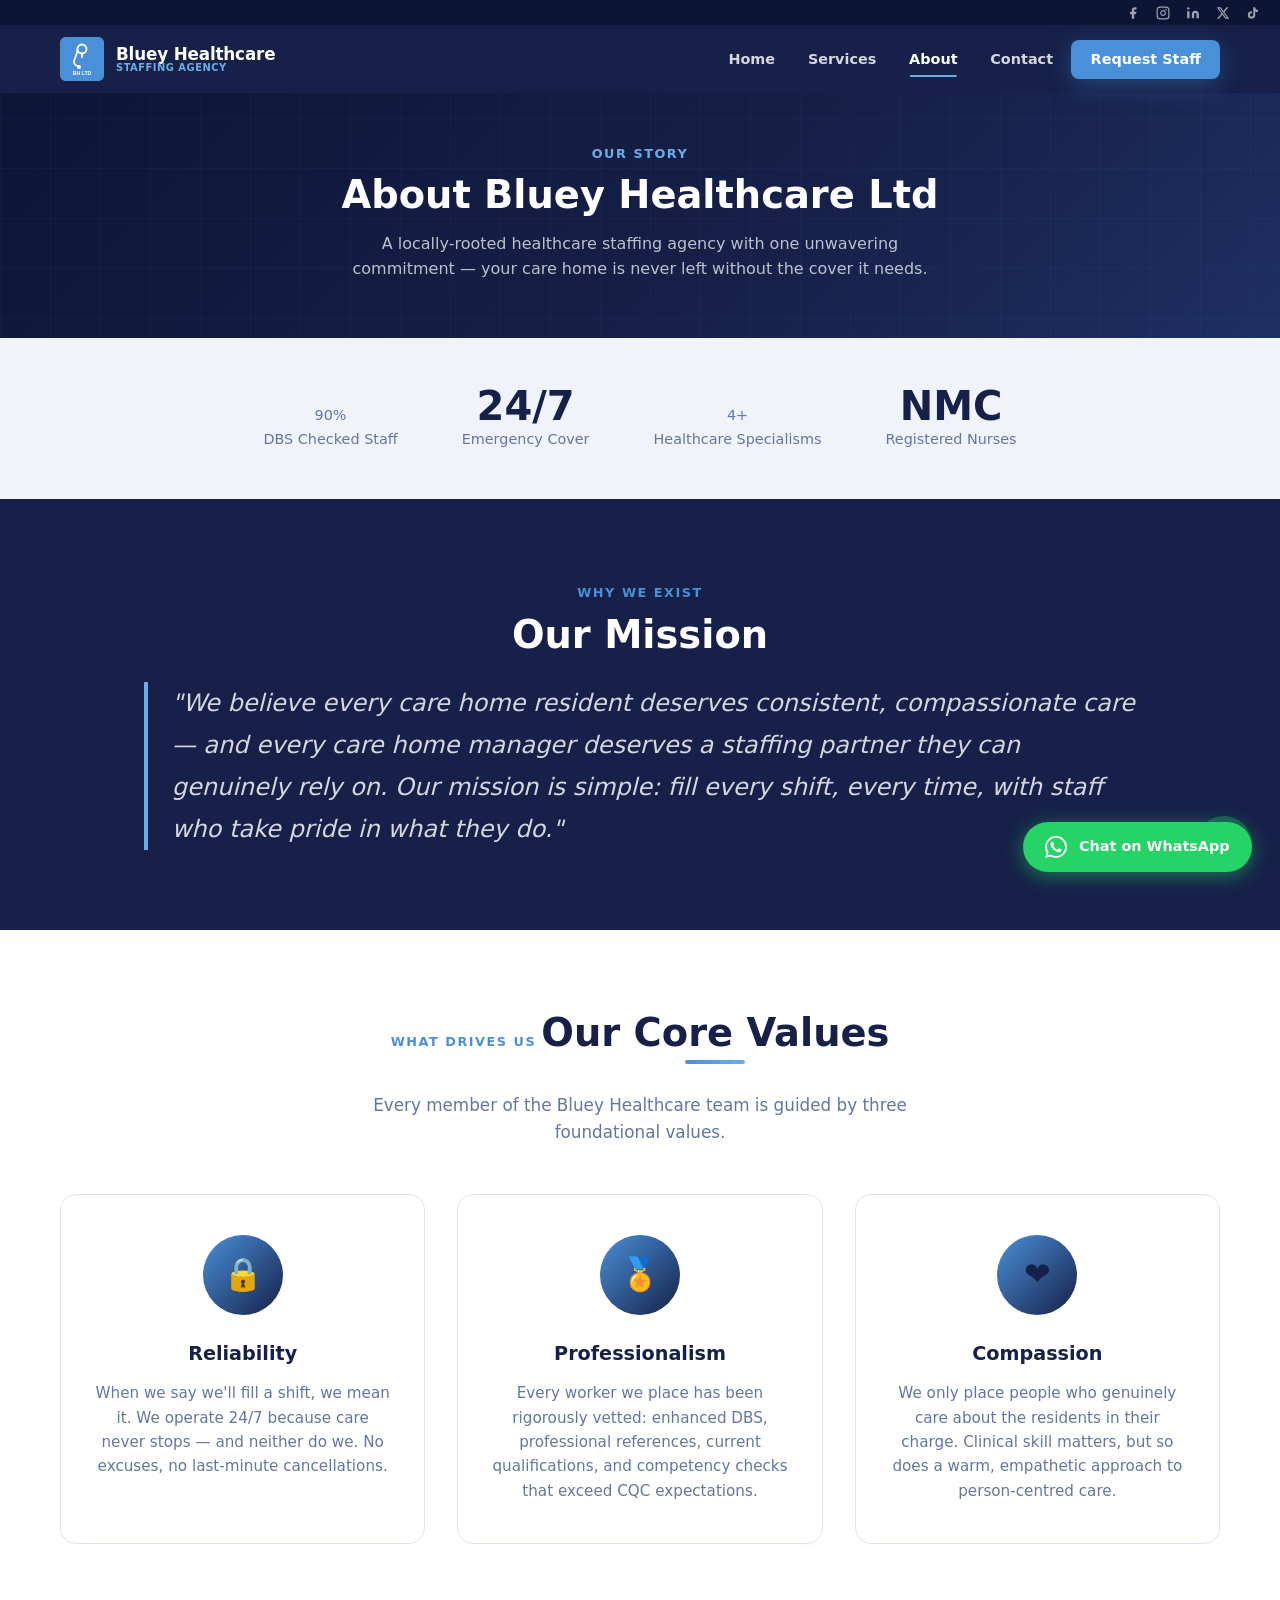
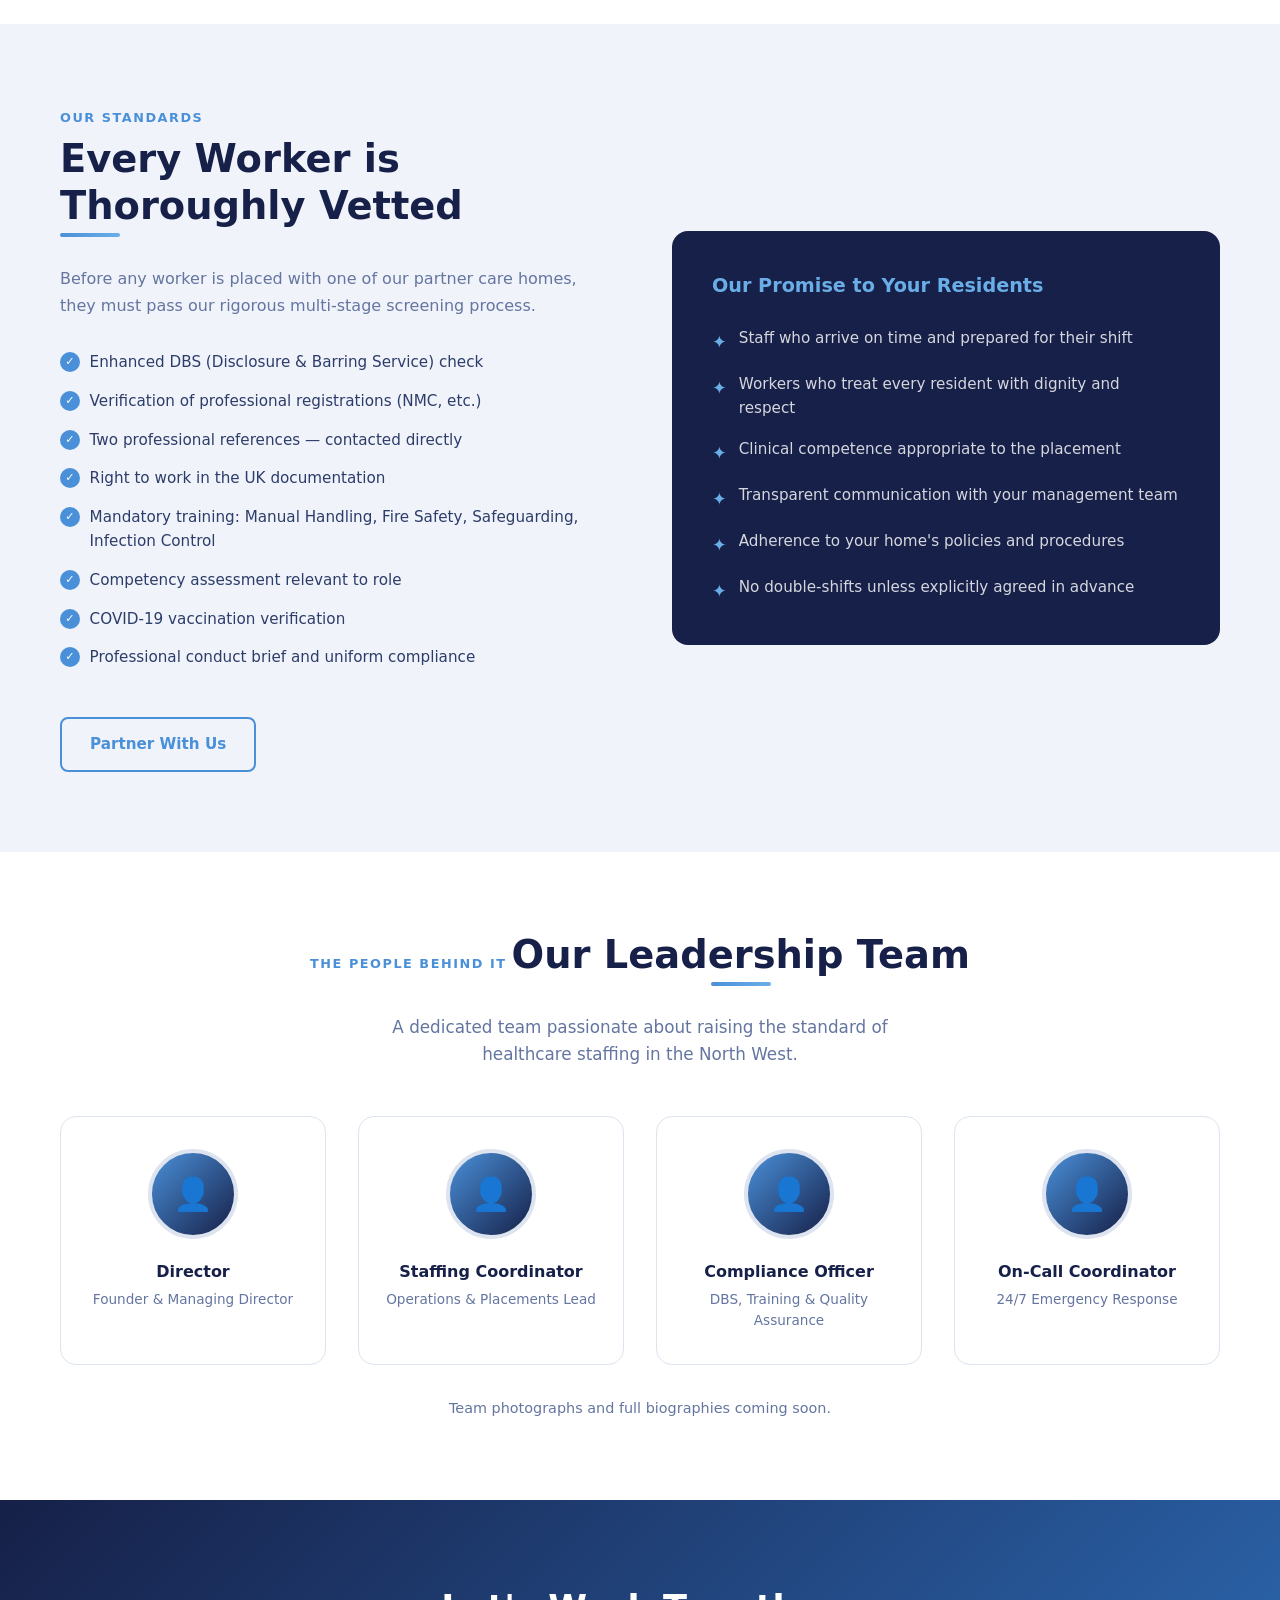
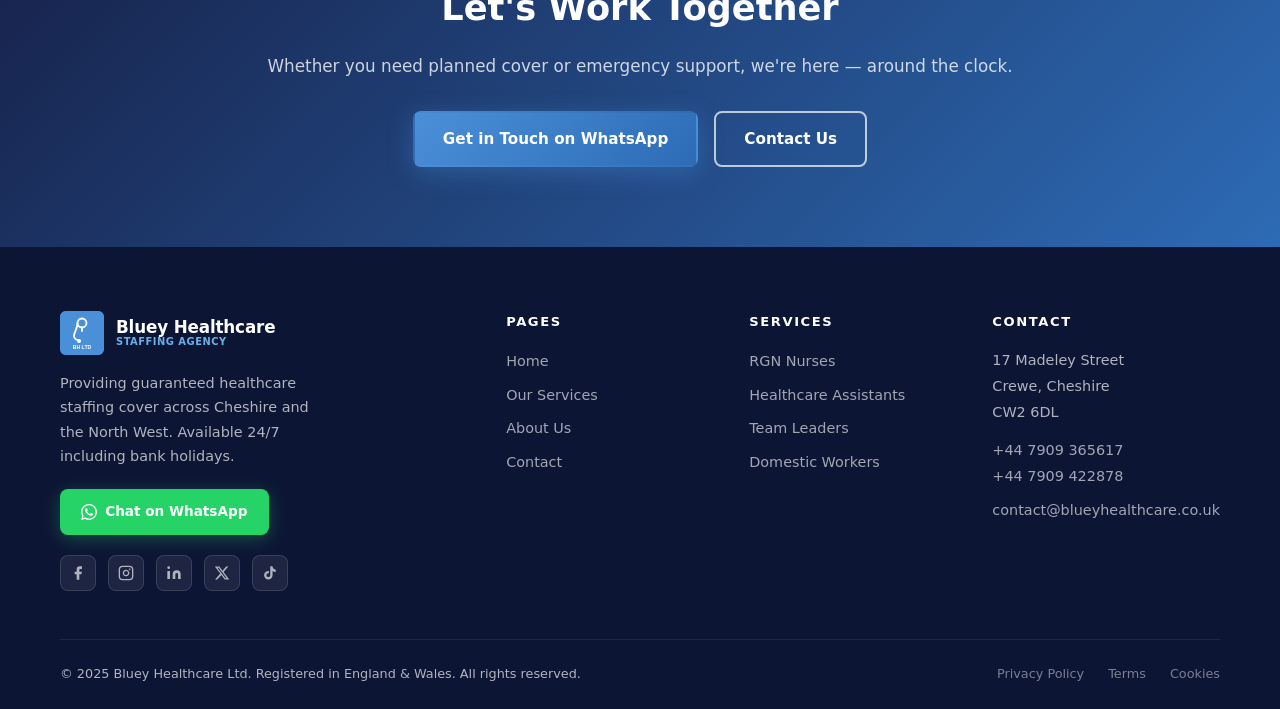
==== commit a499c931: "Redesign v2: match original brand colours, add animations & social media - Colours: updated to deep " ====
--- a/about.html
+++ b/about.html
@@ -3,343 +3,315 @@
 <head>
   <meta charset="UTF-8">
   <meta name="viewport" content="width=device-width, initial-scale=1.0">
-
-  <!-- SEO -->
   <title>About Bluey Healthcare Ltd | Staffing Agency Crewe, Cheshire</title>
   <meta name="description" content="Learn about Bluey Healthcare Ltd — a trusted healthcare staffing agency based in Crewe, Cheshire. Our mission: Guaranteed cover, every shift, every time. DBS checked, NMC registered staff.">
-  <meta name="keywords" content="about Bluey Healthcare, healthcare agency Crewe, care staffing Cheshire, healthcare recruitment North West, reliable nursing agency UK">
+  <meta name="keywords" content="about Bluey Healthcare, healthcare agency Crewe, care staffing Cheshire, healthcare recruitment North West">
   <meta name="author" content="Bluey Healthcare Ltd">
   <meta name="robots" content="index, follow">
   <link rel="canonical" href="https://blueyhealthcare.co.uk/about.html">
-
   <meta property="og:title" content="About Bluey Healthcare Ltd | Trusted Care Staffing">
   <meta property="og:description" content="Bluey Healthcare — built on reliability, professionalism and compassion. Find out who we are and why care homes across Cheshire choose us.">
   <meta property="og:type" content="website">
   <meta property="og:url" content="https://blueyhealthcare.co.uk/about.html">
-
-  <script type="application/ld+json">
-  {
-    "@context": "https://schema.org",
-    "@type": "LocalBusiness",
-    "name": "Bluey Healthcare Ltd",
-    "url": "https://blueyhealthcare.co.uk",
-    "telephone": "+447909365617",
-    "address": {
-      "@type": "PostalAddress",
-      "streetAddress": "17 Madeley Street",
-      "addressLocality": "Crewe",
-      "addressRegion": "Cheshire",
-      "postalCode": "CW2 6DL",
-      "addressCountry": "GB"
-    }
-  }
-  </script>
-
+  <script type="application/ld+json">{"@context":"https://schema.org","@type":"LocalBusiness","name":"Bluey Healthcare Ltd","url":"https://blueyhealthcare.co.uk","telephone":"+447909365617","address":{"@type":"PostalAddress","streetAddress":"17 Madeley Street","addressLocality":"Crewe","addressRegion":"Cheshire","postalCode":"CW2 6DL","addressCountry":"GB"}}</script>
   <link rel="stylesheet" href="css/style.css">
 </head>
 <body>
 
-  <a href="#main" class="skip-link">Skip to main content</a>
-
-  <!-- Header -->
-  <header class="site-header" role="banner">
-    <div class="container nav-inner">
-      <a href="index.html" class="nav-logo" aria-label="Bluey Healthcare Ltd home">
-        <div class="nav-logo-icon" aria-hidden="true">🏥</div>
-        <div class="nav-logo-text">
-          <span class="nav-logo-name">Bluey Healthcare</span>
-          <span class="nav-logo-sub">Staffing Agency</span>
-        </div>
-      </a>
-
-      <button class="nav-burger" aria-label="Toggle navigation menu" aria-expanded="false">
-        <span></span><span></span><span></span>
-      </button>
-
-      <nav class="nav-links" aria-label="Main navigation">
-        <a href="index.html">Home</a>
-        <a href="services.html">Services</a>
-        <a href="about.html">About</a>
-        <a href="contact.html">Contact</a>
-        <a href="https://wa.me/447909365617" class="nav-cta" target="_blank" rel="noopener">Request Staff</a>
+<div class="scroll-progress" role="progressbar" aria-hidden="true"></div>
+<a href="#main" class="skip-link">Skip to main content</a>
+
+<header class="site-header" role="banner">
+  <div class="nav-social-strip" aria-label="Social media links">
+    <a href="https://facebook.com/blueyhealthcare" target="_blank" rel="noopener" aria-label="Facebook"><svg viewBox="0 0 24 24"><path d="M18 2h-3a5 5 0 00-5 5v3H7v4h3v8h4v-8h3l1-4h-4V7a1 1 0 011-1h3z"/></svg></a>
+    <a href="https://instagram.com/blueyhealthcare" target="_blank" rel="noopener" aria-label="Instagram"><svg viewBox="0 0 24 24"><rect x="2" y="2" width="20" height="20" rx="5" ry="5" fill="none" stroke="currentColor" stroke-width="2"/><path d="M16 11.37A4 4 0 1112.63 8 4 4 0 0116 11.37z" fill="none" stroke="currentColor" stroke-width="2"/><line x1="17.5" y1="6.5" x2="17.51" y2="6.5" stroke="currentColor" stroke-width="2.5" stroke-linecap="round"/></svg></a>
+    <a href="https://linkedin.com/company/blueyhealthcare" target="_blank" rel="noopener" aria-label="LinkedIn"><svg viewBox="0 0 24 24"><path d="M16 8a6 6 0 016 6v7h-4v-7a2 2 0 00-2-2 2 2 0 00-2 2v7h-4v-7a6 6 0 016-6zM2 9h4v12H2z"/><circle cx="4" cy="4" r="2"/></svg></a>
+    <a href="https://x.com/blueyhealthcare" target="_blank" rel="noopener" aria-label="Twitter / X"><svg viewBox="0 0 24 24"><path d="M18.244 2.25h3.308l-7.227 8.26 8.502 11.24H16.17l-5.214-6.817L4.99 21.75H1.68l7.73-8.835L1.254 2.25H8.08l4.713 6.231zm-1.161 17.52h1.833L7.084 4.126H5.117z"/></svg></a>
+    <a href="https://tiktok.com/@blueyhealthcare" target="_blank" rel="noopener" aria-label="TikTok"><svg viewBox="0 0 24 24"><path d="M19.59 6.69a4.83 4.83 0 01-3.77-4.25V2h-3.45v13.67a2.89 2.89 0 01-2.88 2.5 2.89 2.89 0 01-2.89-2.89 2.89 2.89 0 012.89-2.89c.28 0 .54.04.79.1V9.01a6.33 6.33 0 00-.79-.05 6.34 6.34 0 00-6.34 6.34 6.34 6.34 0 006.34 6.34 6.34 6.34 0 006.33-6.34V8.94a8.18 8.18 0 004.78 1.53V7.04a4.85 4.85 0 01-1.01-.35z"/></svg></a>
+  </div>
+  <div class="container nav-inner">
+    <a href="index.html" class="nav-logo" aria-label="Bluey Healthcare Ltd home">
+      <div class="nav-logo-img">
+        <svg viewBox="0 0 44 44" xmlns="http://www.w3.org/2000/svg" aria-hidden="true">
+          <rect width="44" height="44" fill="#4A90D9" rx="5"/>
+          <circle cx="22" cy="12" r="4.5" fill="none" stroke="#fff" stroke-width="1.8"/>
+          <path d="M17.5 12 C17.5 18 14 21 14 25 C14 27.5 16.5 29 19 29" fill="none" stroke="#fff" stroke-width="1.8" stroke-linecap="round"/>
+          <circle cx="19" cy="30" r="2" fill="#fff"/>
+          <line x1="22" y1="16.5" x2="22" y2="20" stroke="#fff" stroke-width="1.8" stroke-linecap="round"/>
+          <text x="22" y="37.5" text-anchor="middle" fill="#fff" font-family="Arial,sans-serif" font-weight="bold" font-size="5.2">BH LTD</text>
+        </svg>
+      </div>
+      <div class="nav-logo-text">
+        <span class="nav-logo-name">Bluey Healthcare</span>
+        <span class="nav-logo-sub">Staffing Agency</span>
+      </div>
+    </a>
+    <button class="nav-burger" aria-label="Toggle navigation menu" aria-expanded="false">
+      <span></span><span></span><span></span>
+    </button>
+    <nav class="nav-links" aria-label="Main navigation">
+      <a href="index.html">Home</a>
+      <a href="services.html">Services</a>
+      <a href="about.html">About</a>
+      <a href="contact.html">Contact</a>
+      <a href="https://wa.me/447909365617" class="nav-cta" target="_blank" rel="noopener">Request Staff</a>
+    </nav>
+  </div>
+</header>
+
+<main id="main" class="page-content">
+
+  <section class="page-hero">
+    <div class="container">
+      <p class="section-label" aria-hidden="true">Our Story</p>
+      <h1 class="section-title">About Bluey Healthcare Ltd</h1>
+      <p>A locally-rooted healthcare staffing agency with one unwavering commitment — your care home is never left without the cover it needs.</p>
+    </div>
+  </section>
+
+  <!-- Stats bar with animated counters -->
+  <div class="stats-bar" role="region" aria-label="Company figures">
+    <div class="container stats-bar-inner">
+      <div class="stat-block">
+        <strong><span data-target="100" data-suffix="%">100%</span></strong>
+        <span>DBS Checked Staff</span>
+      </div>
+      <div class="stat-block">
+        <strong>24/7</strong>
+        <span>Emergency Cover</span>
+      </div>
+      <div class="stat-block">
+        <strong><span data-target="4" data-suffix="+">4+</span></strong>
+        <span>Healthcare Specialisms</span>
+      </div>
+      <div class="stat-block">
+        <strong>NMC</strong>
+        <span>Registered Nurses</span>
+      </div>
+    </div>
+  </div>
+
+  <!-- Mission -->
+  <section class="mission-section" aria-labelledby="mission-heading">
+    <div class="container">
+      <p class="section-label" aria-hidden="true">Why We Exist</p>
+      <h2 class="section-title" id="mission-heading">Our Mission</h2>
+      <blockquote class="mission-quote">
+        "We believe every care home resident deserves consistent, compassionate care — and every care home manager deserves a staffing partner they can genuinely rely on. Our mission is simple: fill every shift, every time, with staff who take pride in what they do."
+      </blockquote>
+    </div>
+  </section>
+
+  <!-- Values -->
+  <section class="section" aria-labelledby="values-heading">
+    <div class="container">
+      <header class="section-header text-center">
+        <p class="section-label" aria-hidden="true">What Drives Us</p>
+        <h2 class="section-title section-title-underline" id="values-heading">Our Core Values</h2>
+        <p class="section-subtitle" style="margin-top:1.25rem;">
+          Every member of the Bluey Healthcare team is guided by three foundational values.
+        </p>
+      </header>
+      <div class="values-grid">
+        <div class="value-card">
+          <div class="value-icon" aria-hidden="true">🔒</div>
+          <h3>Reliability</h3>
+          <p>When we say we'll fill a shift, we mean it. We operate 24/7 because care never stops — and neither do we. No excuses, no last-minute cancellations.</p>
+        </div>
+        <div class="value-card">
+          <div class="value-icon" aria-hidden="true">🏅</div>
+          <h3>Professionalism</h3>
+          <p>Every worker we place has been rigorously vetted: enhanced DBS, professional references, current qualifications, and competency checks that exceed CQC expectations.</p>
+        </div>
+        <div class="value-card">
+          <div class="value-icon" aria-hidden="true">❤️</div>
+          <h3>Compassion</h3>
+          <p>We only place people who genuinely care about the residents in their charge. Clinical skill matters, but so does a warm, empathetic approach to person-centred care.</p>
+        </div>
+      </div>
+    </div>
+  </section>
+
+  <!-- Vetting process -->
+  <section class="section" style="background:var(--gray-100);" aria-labelledby="vetting-heading">
+    <div class="container">
+      <div style="display:grid;grid-template-columns:1fr 1fr;gap:4rem;align-items:center;">
+        <div class="fade-in from-left">
+          <p class="section-label" aria-hidden="true">Our Standards</p>
+          <h2 class="section-title section-title-underline" id="vetting-heading">Every Worker is Thoroughly Vetted</h2>
+          <p style="color:var(--gray-600);margin:1.25rem 0 1.5rem;line-height:1.7;">Before any worker is placed with one of our partner care homes, they must pass our rigorous multi-stage screening process.</p>
+          <ul class="duties-list" aria-label="Vetting steps">
+            <li>Enhanced DBS (Disclosure &amp; Barring Service) check</li>
+            <li>Verification of professional registrations (NMC, etc.)</li>
+            <li>Two professional references — contacted directly</li>
+            <li>Right to work in the UK documentation</li>
+            <li>Mandatory training: Manual Handling, Fire Safety, Safeguarding, Infection Control</li>
+            <li>Competency assessment relevant to role</li>
+            <li>COVID-19 vaccination verification</li>
+            <li>Professional conduct brief and uniform compliance</li>
+          </ul>
+          <a href="contact.html" class="btn btn-outline" style="margin-top:.5rem;">Partner With Us</a>
+        </div>
+
+        <div class="fade-in from-right" style="background:var(--navy);border-radius:var(--radius-lg);padding:2.5rem;">
+          <h3 style="color:var(--blue-light);font-size:1.2rem;font-weight:700;margin-bottom:1.5rem;">Our Promise to Your Residents</h3>
+          <ul style="list-style:none;display:flex;flex-direction:column;gap:1rem;">
+            <li style="display:flex;gap:.75rem;align-items:flex-start;">
+              <span style="color:var(--blue-light);font-size:1.1rem;flex-shrink:0;margin-top:2px;">✦</span>
+              <span style="color:rgba(255,255,255,.82);font-size:.95rem;">Staff who arrive on time and prepared for their shift</span>
+            </li>
+            <li style="display:flex;gap:.75rem;align-items:flex-start;">
+              <span style="color:var(--blue-light);font-size:1.1rem;flex-shrink:0;margin-top:2px;">✦</span>
+              <span style="color:rgba(255,255,255,.82);font-size:.95rem;">Workers who treat every resident with dignity and respect</span>
+            </li>
+            <li style="display:flex;gap:.75rem;align-items:flex-start;">
+              <span style="color:var(--blue-light);font-size:1.1rem;flex-shrink:0;margin-top:2px;">✦</span>
+              <span style="color:rgba(255,255,255,.82);font-size:.95rem;">Clinical competence appropriate to the placement</span>
+            </li>
+            <li style="display:flex;gap:.75rem;align-items:flex-start;">
+              <span style="color:var(--blue-light);font-size:1.1rem;flex-shrink:0;margin-top:2px;">✦</span>
+              <span style="color:rgba(255,255,255,.82);font-size:.95rem;">Transparent communication with your management team</span>
+            </li>
+            <li style="display:flex;gap:.75rem;align-items:flex-start;">
+              <span style="color:var(--blue-light);font-size:1.1rem;flex-shrink:0;margin-top:2px;">✦</span>
+              <span style="color:rgba(255,255,255,.82);font-size:.95rem;">Adherence to your home's policies and procedures</span>
+            </li>
+            <li style="display:flex;gap:.75rem;align-items:flex-start;">
+              <span style="color:var(--blue-light);font-size:1.1rem;flex-shrink:0;margin-top:2px;">✦</span>
+              <span style="color:rgba(255,255,255,.82);font-size:.95rem;">No double-shifts unless explicitly agreed in advance</span>
+            </li>
+          </ul>
+        </div>
+      </div>
+    </div>
+  </section>
+
+  <!-- Team -->
+  <section class="section" aria-labelledby="team-heading">
+    <div class="container">
+      <header class="section-header text-center">
+        <p class="section-label" aria-hidden="true">The People Behind It</p>
+        <h2 class="section-title section-title-underline" id="team-heading">Our Leadership Team</h2>
+        <p class="section-subtitle" style="margin-top:1.25rem;">A dedicated team passionate about raising the standard of healthcare staffing in the North West.</p>
+      </header>
+      <div class="team-grid">
+        <div class="team-card">
+          <div class="team-avatar" aria-hidden="true">👤</div>
+          <h3>Director</h3>
+          <p>Founder &amp; Managing Director</p>
+        </div>
+        <div class="team-card">
+          <div class="team-avatar" aria-hidden="true">👤</div>
+          <h3>Staffing Coordinator</h3>
+          <p>Operations &amp; Placements Lead</p>
+        </div>
+        <div class="team-card">
+          <div class="team-avatar" aria-hidden="true">👤</div>
+          <h3>Compliance Officer</h3>
+          <p>DBS, Training &amp; Quality Assurance</p>
+        </div>
+        <div class="team-card">
+          <div class="team-avatar" aria-hidden="true">👤</div>
+          <h3>On-Call Coordinator</h3>
+          <p>24/7 Emergency Response</p>
+        </div>
+      </div>
+      <p style="text-align:center;color:var(--gray-600);margin-top:2rem;font-size:.9rem;">Team photographs and full biographies coming soon.</p>
+    </div>
+  </section>
+
+  <section class="cta-banner" aria-labelledby="cta-about">
+    <div class="container">
+      <h2 id="cta-about">Let's Work Together</h2>
+      <p>Whether you need planned cover or emergency support, we're here — around the clock.</p>
+      <div class="cta-buttons">
+        <a href="https://wa.me/447909365617?text=Hello%2C%20I%20would%20like%20to%20partner%20with%20Bluey%20Healthcare." class="btn btn-primary" target="_blank" rel="noopener">Get in Touch on WhatsApp</a>
+        <a href="contact.html" class="btn btn-secondary">Contact Us</a>
+      </div>
+    </div>
+  </section>
+
+</main>
+
+<footer class="site-footer" role="contentinfo">
+  <div class="container">
+    <div class="footer-grid">
+      <div class="footer-brand">
+        <a href="index.html" class="nav-logo" aria-label="Bluey Healthcare Ltd home">
+          <div class="nav-logo-img">
+            <svg viewBox="0 0 44 44" xmlns="http://www.w3.org/2000/svg" aria-hidden="true">
+              <rect width="44" height="44" fill="#4A90D9" rx="5"/>
+              <circle cx="22" cy="12" r="4.5" fill="none" stroke="#fff" stroke-width="1.8"/>
+              <path d="M17.5 12 C17.5 18 14 21 14 25 C14 27.5 16.5 29 19 29" fill="none" stroke="#fff" stroke-width="1.8" stroke-linecap="round"/>
+              <circle cx="19" cy="30" r="2" fill="#fff"/>
+              <line x1="22" y1="16.5" x2="22" y2="20" stroke="#fff" stroke-width="1.8" stroke-linecap="round"/>
+              <text x="22" y="37.5" text-anchor="middle" fill="#fff" font-family="Arial,sans-serif" font-weight="bold" font-size="5.2">BH LTD</text>
+            </svg>
+          </div>
+          <div class="nav-logo-text">
+            <span class="nav-logo-name">Bluey Healthcare</span>
+            <span class="nav-logo-sub">Staffing Agency</span>
+          </div>
+        </a>
+        <p>Providing guaranteed healthcare staffing cover across Cheshire and the North West. Available 24/7 including bank holidays.</p>
+        <a href="https://wa.me/447909365617" class="btn btn-whatsapp" target="_blank" rel="noopener" style="font-size:.85rem;padding:.65rem 1.2rem;">
+          <svg width="16" height="16" viewBox="0 0 24 24" fill="currentColor" aria-hidden="true"><path d="M17.472 14.382c-.297-.149-1.758-.867-2.03-.967-.273-.099-.471-.148-.67.15-.197.297-.767.966-.94 1.164-.173.199-.347.223-.644.075-.297-.15-1.255-.463-2.39-1.475-.883-.788-1.48-1.761-1.653-2.059-.173-.297-.018-.458.13-.606.134-.133.298-.347.446-.52.149-.174.198-.298.298-.497.099-.198.05-.371-.025-.52-.075-.149-.669-1.612-.916-2.207-.242-.579-.487-.5-.669-.51-.173-.008-.371-.01-.57-.01-.198 0-.52.074-.792.372-.272.297-1.04 1.016-1.04 2.479 0 1.462 1.065 2.875 1.213 3.074.149.198 2.096 3.2 5.077 4.487.709.306 1.262.489 1.694.625.712.227 1.36.195 1.871.118.571-.085 1.758-.719 2.006-1.413.248-.694.248-1.289.173-1.413-.074-.124-.272-.198-.57-.347m-5.421 7.403h-.004a9.87 9.87 0 01-5.031-1.378l-.361-.214-3.741.982.998-3.648-.235-.374a9.86 9.86 0 01-1.51-5.26c.001-5.45 4.436-9.884 9.888-9.884 2.64 0 5.122 1.03 6.988 2.898a9.825 9.825 0 012.893 6.994c-.003 5.45-4.437 9.884-9.885 9.884m8.413-18.297A11.815 11.815 0 0012.05 0C5.495 0 .16 5.335.157 11.892c0 2.096.547 4.142 1.588 5.945L.057 24l6.305-1.654a11.882 11.882 0 005.683 1.448h.005c6.554 0 11.89-5.335 11.893-11.893a11.821 11.821 0 00-3.48-8.413z"/></svg>
+          Chat on WhatsApp
+        </a>
+        <div class="footer-social" aria-label="Social media">
+          <a href="https://facebook.com/blueyhealthcare" target="_blank" rel="noopener" aria-label="Facebook"><svg viewBox="0 0 24 24"><path d="M18 2h-3a5 5 0 00-5 5v3H7v4h3v8h4v-8h3l1-4h-4V7a1 1 0 011-1h3z"/></svg></a>
+          <a href="https://instagram.com/blueyhealthcare" target="_blank" rel="noopener" aria-label="Instagram"><svg viewBox="0 0 24 24"><rect x="2" y="2" width="20" height="20" rx="5" ry="5" fill="none" stroke="currentColor" stroke-width="2"/><path d="M16 11.37A4 4 0 1112.63 8 4 4 0 0116 11.37z" fill="none" stroke="currentColor" stroke-width="2"/><line x1="17.5" y1="6.5" x2="17.51" y2="6.5" stroke="currentColor" stroke-width="2.5" stroke-linecap="round"/></svg></a>
+          <a href="https://linkedin.com/company/blueyhealthcare" target="_blank" rel="noopener" aria-label="LinkedIn"><svg viewBox="0 0 24 24"><path d="M16 8a6 6 0 016 6v7h-4v-7a2 2 0 00-2-2 2 2 0 00-2 2v7h-4v-7a6 6 0 016-6zM2 9h4v12H2z"/><circle cx="4" cy="4" r="2"/></svg></a>
+          <a href="https://x.com/blueyhealthcare" target="_blank" rel="noopener" aria-label="Twitter / X"><svg viewBox="0 0 24 24"><path d="M18.244 2.25h3.308l-7.227 8.26 8.502 11.24H16.17l-5.214-6.817L4.99 21.75H1.68l7.73-8.835L1.254 2.25H8.08l4.713 6.231zm-1.161 17.52h1.833L7.084 4.126H5.117z"/></svg></a>
+          <a href="https://tiktok.com/@blueyhealthcare" target="_blank" rel="noopener" aria-label="TikTok"><svg viewBox="0 0 24 24"><path d="M19.59 6.69a4.83 4.83 0 01-3.77-4.25V2h-3.45v13.67a2.89 2.89 0 01-2.88 2.5 2.89 2.89 0 01-2.89-2.89 2.89 2.89 0 012.89-2.89c.28 0 .54.04.79.1V9.01a6.33 6.33 0 00-.79-.05 6.34 6.34 0 00-6.34 6.34 6.34 6.34 0 006.34 6.34 6.34 6.34 0 006.33-6.34V8.94a8.18 8.18 0 004.78 1.53V7.04a4.85 4.85 0 01-1.01-.35z"/></svg></a>
+        </div>
+      </div>
+      <div class="footer-col">
+        <h4>Pages</h4>
+        <ul>
+          <li><a href="index.html">Home</a></li>
+          <li><a href="services.html">Our Services</a></li>
+          <li><a href="about.html">About Us</a></li>
+          <li><a href="contact.html">Contact</a></li>
+        </ul>
+      </div>
+      <div class="footer-col">
+        <h4>Services</h4>
+        <ul>
+          <li><a href="services.html#rgn">RGN Nurses</a></li>
+          <li><a href="services.html#hca">Healthcare Assistants</a></li>
+          <li><a href="services.html#team-leader">Team Leaders</a></li>
+          <li><a href="services.html#domestic">Domestic Workers</a></li>
+        </ul>
+      </div>
+      <div class="footer-col">
+        <h4>Contact</h4>
+        <address>
+          <p>17 Madeley Street<br>Crewe, Cheshire<br>CW2 6DL</p>
+          <p style="margin-top:.75rem;"><a href="tel:+447909365617" style="color:rgba(255,255,255,.62);">+44 7909 365617</a><br><a href="tel:+447909422878" style="color:rgba(255,255,255,.62);">+44 7909 422878</a></p>
+          <p style="margin-top:.5rem;"><a href="mailto:contact@blueyhealthcare.co.uk" style="color:rgba(255,255,255,.62);">contact@blueyhealthcare.co.uk</a></p>
+        </address>
+      </div>
+    </div>
+    <div class="footer-bottom">
+      <p>&copy; 2025 Bluey Healthcare Ltd. Registered in England &amp; Wales. All rights reserved.</p>
+      <nav class="footer-bottom-links" aria-label="Legal links">
+        <a href="#">Privacy Policy</a>
+        <a href="#">Terms</a>
+        <a href="#">Cookies</a>
       </nav>
     </div>
-  </header>
-
-  <main id="main" class="page-content">
-
-    <!-- Page Hero -->
-    <section class="page-hero">
-      <div class="container">
-        <p class="section-label" aria-hidden="true">Our Story</p>
-        <h1 class="section-title" style="color:#fff;">About Bluey Healthcare Ltd</h1>
-        <p>A locally-rooted healthcare staffing agency with one unwavering commitment — your care home is never left without the cover it needs.</p>
-      </div>
-    </section>
-
-    <!-- Stats Bar -->
-    <div class="stats-bar" role="region" aria-label="Company statistics">
-      <div class="container stats-bar-inner">
-        <div class="stat-block">
-          <strong>24/7</strong>
-          <span>Emergency Cover</span>
-        </div>
-        <div class="stat-block">
-          <strong>4+</strong>
-          <span>Healthcare Specialisms</span>
-        </div>
-        <div class="stat-block">
-          <strong>100%</strong>
-          <span>DBS Checked</span>
-        </div>
-        <div class="stat-block">
-          <strong>CW2</strong>
-          <span>Based in Crewe</span>
-        </div>
-      </div>
-    </div>
-
-    <!-- Mission -->
-    <section class="mission-section" aria-labelledby="mission-heading">
-      <div class="container">
-        <p class="section-label" aria-hidden="true">Why We Exist</p>
-        <h2 class="section-title" id="mission-heading">Our Mission</h2>
-        <blockquote class="mission-quote">
-          "We believe every care home resident deserves consistent, compassionate care — and every care home manager deserves a staffing partner they can genuinely rely on. Our mission is simple: fill every shift, every time, with staff who take pride in what they do."
-        </blockquote>
-      </div>
-    </section>
-
-    <!-- Values -->
-    <section class="section" aria-labelledby="values-heading">
-      <div class="container">
-        <header class="section-header text-center">
-          <p class="section-label" aria-hidden="true">What Drives Us</p>
-          <h2 class="section-title" id="values-heading">Our Core Values</h2>
-          <p class="section-subtitle">
-            Every member of the Bluey Healthcare team — from our office coordinators to our healthcare workers — is guided by three foundational values.
-          </p>
-        </header>
-
-        <div class="values-grid">
-          <div class="value-card fade-in">
-            <div class="value-icon" aria-hidden="true">🔒</div>
-            <h3>Reliability</h3>
-            <p>When we say we'll fill a shift, we mean it. We operate 24/7 precisely because care never stops — and neither do we. No excuses, no last-minute cancellations.</p>
-          </div>
-
-          <div class="value-card fade-in">
-            <div class="value-icon" aria-hidden="true">🏅</div>
-            <h3>Professionalism</h3>
-            <p>Every worker we place has been rigorously vetted: enhanced DBS, professional references, current qualifications, and competency checks. Standards that exceed CQC expectations.</p>
-          </div>
-
-          <div class="value-card fade-in">
-            <div class="value-icon" aria-hidden="true">❤️</div>
-            <h3>Compassion</h3>
-            <p>We only place people who genuinely care about the residents in their charge. Clinical skill matters, but so does a warm, empathetic approach to person-centred care.</p>
-          </div>
-        </div>
-      </div>
-    </section>
-
-    <!-- Vetting process -->
-    <section class="section" style="background:var(--gray-100);" aria-labelledby="vetting-heading">
-      <div class="container">
-        <div style="display:grid; grid-template-columns:1fr 1fr; gap:4rem; align-items:center;">
-          <div>
-            <p class="section-label" aria-hidden="true">Our Standards</p>
-            <h2 class="section-title" id="vetting-heading">Every Worker is Thoroughly Vetted</h2>
-            <p style="color:var(--gray-600); margin-bottom:1.5rem; line-height:1.7;">
-              We take our responsibilities seriously. Before any healthcare worker is placed with one of our partner care homes, they must pass our multi-stage screening process.
-            </p>
-
-            <ul class="duties-list" aria-label="Vetting steps">
-              <li>Enhanced DBS (Disclosure &amp; Barring Service) check</li>
-              <li>Verification of professional registrations (NMC, etc.)</li>
-              <li>Two professional references — contacted directly</li>
-              <li>Right to work in the UK documentation</li>
-              <li>Mandatory training: Manual Handling, Fire Safety, Safeguarding, Infection Control</li>
-              <li>Competency assessment relevant to role</li>
-              <li>COVID-19 vaccination verification</li>
-              <li>Uniform policy compliance and professional conduct brief</li>
-            </ul>
-
-            <a href="contact.html" class="btn btn-outline" style="margin-top:.5rem;">Partner With Us</a>
-          </div>
-
-          <div style="background:var(--navy); border-radius:var(--radius-lg); padding:3rem; color:var(--white);">
-            <h3 style="color:var(--gold); font-size:1.2rem; font-weight:700; margin-bottom:1.5rem;">Our Promise to Your Residents</h3>
-            <ul style="list-style:none; display:flex; flex-direction:column; gap:1rem;">
-              <li style="display:flex; gap:.75rem; align-items:flex-start;">
-                <span style="color:var(--gold); font-size:1.1rem; flex-shrink:0; margin-top:2px;">✦</span>
-                <span style="color:rgba(255,255,255,.85); font-size:.95rem;">Staff who arrive on time and prepared for their shift</span>
-              </li>
-              <li style="display:flex; gap:.75rem; align-items:flex-start;">
-                <span style="color:var(--gold); font-size:1.1rem; flex-shrink:0; margin-top:2px;">✦</span>
-                <span style="color:rgba(255,255,255,.85); font-size:.95rem;">Workers who treat every resident with dignity and respect</span>
-              </li>
-              <li style="display:flex; gap:.75rem; align-items:flex-start;">
-                <span style="color:var(--gold); font-size:1.1rem; flex-shrink:0; margin-top:2px;">✦</span>
-                <span style="color:rgba(255,255,255,.85); font-size:.95rem;">Clinical competence appropriate to the placement</span>
-              </li>
-              <li style="display:flex; gap:.75rem; align-items:flex-start;">
-                <span style="color:var(--gold); font-size:1.1rem; flex-shrink:0; margin-top:2px;">✦</span>
-                <span style="color:rgba(255,255,255,.85); font-size:.95rem;">Transparent communication with your management team</span>
-              </li>
-              <li style="display:flex; gap:.75rem; align-items:flex-start;">
-                <span style="color:var(--gold); font-size:1.1rem; flex-shrink:0; margin-top:2px;">✦</span>
-                <span style="color:rgba(255,255,255,.85); font-size:.95rem;">Adherence to your home's policies and procedures</span>
-              </li>
-              <li style="display:flex; gap:.75rem; align-items:flex-start;">
-                <span style="color:var(--gold); font-size:1.1rem; flex-shrink:0; margin-top:2px;">✦</span>
-                <span style="color:rgba(255,255,255,.85); font-size:.95rem;">No double-shifts unless explicitly agreed in advance</span>
-              </li>
-            </ul>
-          </div>
-        </div>
-      </div>
-    </section>
-
-    <!-- Team -->
-    <section class="section" aria-labelledby="team-heading">
-      <div class="container">
-        <header class="section-header text-center">
-          <p class="section-label" aria-hidden="true">The People Behind It</p>
-          <h2 class="section-title" id="team-heading">Our Leadership Team</h2>
-          <p class="section-subtitle">
-            A dedicated team passionate about raising the standard of healthcare staffing in the North West.
-          </p>
-        </header>
-
-        <div class="team-grid">
-          <div class="team-card fade-in">
-            <div class="team-avatar" aria-hidden="true">👤</div>
-            <h3>Director</h3>
-            <p>Founder &amp; Managing Director</p>
-          </div>
-
-          <div class="team-card fade-in">
-            <div class="team-avatar" aria-hidden="true">👤</div>
-            <h3>Staffing Coordinator</h3>
-            <p>Operations &amp; Placements Lead</p>
-          </div>
-
-          <div class="team-card fade-in">
-            <div class="team-avatar" aria-hidden="true">👤</div>
-            <h3>Compliance Officer</h3>
-            <p>DBS, Training &amp; Quality Assurance</p>
-          </div>
-
-          <div class="team-card fade-in">
-            <div class="team-avatar" aria-hidden="true">👤</div>
-            <h3>On-Call Coordinator</h3>
-            <p>24/7 Emergency Response</p>
-          </div>
-        </div>
-
-        <p style="text-align:center; color:var(--gray-600); margin-top:2rem; font-size:.9rem;">
-          Team photographs and full biographies coming soon.
-        </p>
-      </div>
-    </section>
-
-    <!-- CTA Banner -->
-    <section class="cta-banner" aria-labelledby="cta-about-heading">
-      <div class="container">
-        <h2 id="cta-about-heading">Let's Work Together</h2>
-        <p>Whether you need planned cover or emergency support, we're here — around the clock.</p>
-        <div class="cta-buttons">
-          <a href="https://wa.me/447909365617?text=Hello%2C%20I%20would%20like%20to%20partner%20with%20Bluey%20Healthcare."
-             class="btn btn-primary"
-             target="_blank"
-             rel="noopener">
-            Get in Touch on WhatsApp
-          </a>
-          <a href="contact.html" class="btn btn-secondary">
-            Contact Us
-          </a>
-        </div>
-      </div>
-    </section>
-
-  </main>
-
-  <!-- Footer -->
-  <footer class="site-footer" role="contentinfo">
-    <div class="container">
-      <div class="footer-grid">
-        <div class="footer-brand">
-          <a href="index.html" class="nav-logo" aria-label="Bluey Healthcare Ltd home">
-            <div class="nav-logo-icon" aria-hidden="true">🏥</div>
-            <div class="nav-logo-text">
-              <span class="nav-logo-name">Bluey Healthcare</span>
-              <span class="nav-logo-sub">Staffing Agency</span>
-            </div>
-          </a>
-          <p>Providing guaranteed healthcare staffing cover across Cheshire and the North West. Available 24/7 including bank holidays.</p>
-          <a href="https://wa.me/447909365617" class="btn btn-whatsapp" target="_blank" rel="noopener" style="font-size:.85rem; padding:.65rem 1.2rem;">
-            <svg width="16" height="16" viewBox="0 0 24 24" fill="currentColor" aria-hidden="true"><path d="M17.472 14.382c-.297-.149-1.758-.867-2.03-.967-.273-.099-.471-.148-.67.15-.197.297-.767.966-.94 1.164-.173.199-.347.223-.644.075-.297-.15-1.255-.463-2.39-1.475-.883-.788-1.48-1.761-1.653-2.059-.173-.297-.018-.458.13-.606.134-.133.298-.347.446-.52.149-.174.198-.298.298-.497.099-.198.05-.371-.025-.52-.075-.149-.669-1.612-.916-2.207-.242-.579-.487-.5-.669-.51-.173-.008-.371-.01-.57-.01-.198 0-.52.074-.792.372-.272.297-1.04 1.016-1.04 2.479 0 1.462 1.065 2.875 1.213 3.074.149.198 2.096 3.2 5.077 4.487.709.306 1.262.489 1.694.625.712.227 1.36.195 1.871.118.571-.085 1.758-.719 2.006-1.413.248-.694.248-1.289.173-1.413-.074-.124-.272-.198-.57-.347m-5.421 7.403h-.004a9.87 9.87 0 01-5.031-1.378l-.361-.214-3.741.982.998-3.648-.235-.374a9.86 9.86 0 01-1.51-5.26c.001-5.45 4.436-9.884 9.888-9.884 2.64 0 5.122 1.03 6.988 2.898a9.825 9.825 0 012.893 6.994c-.003 5.45-4.437 9.884-9.885 9.884m8.413-18.297A11.815 11.815 0 0012.05 0C5.495 0 .16 5.335.157 11.892c0 2.096.547 4.142 1.588 5.945L.057 24l6.305-1.654a11.882 11.882 0 005.683 1.448h.005c6.554 0 11.89-5.335 11.893-11.893a11.821 11.821 0 00-3.48-8.413z"/></svg>
-            Chat on WhatsApp
-          </a>
-        </div>
-
-        <div class="footer-col">
-          <h4>Pages</h4>
-          <ul>
-            <li><a href="index.html">Home</a></li>
-            <li><a href="services.html">Our Services</a></li>
-            <li><a href="about.html">About Us</a></li>
-            <li><a href="contact.html">Contact</a></li>
-          </ul>
-        </div>
-
-        <div class="footer-col">
-          <h4>Services</h4>
-          <ul>
-            <li><a href="services.html#rgn">RGN Nurses</a></li>
-            <li><a href="services.html#hca">Healthcare Assistants</a></li>
-            <li><a href="services.html#team-leader">Team Leaders</a></li>
-            <li><a href="services.html#domestic">Domestic Workers</a></li>
-          </ul>
-        </div>
-
-        <div class="footer-col">
-          <h4>Contact</h4>
-          <address>
-            <p>17 Madeley Street<br>Crewe, Cheshire<br>CW2 6DL</p>
-            <p style="margin-top:.75rem;">
-              <a href="tel:+447909365617" style="color:rgba(255,255,255,.65);">+44 7909 365617</a><br>
-              <a href="tel:+447909422878" style="color:rgba(255,255,255,.65);">+44 7909 422878</a>
-            </p>
-            <p style="margin-top:.5rem;">
-              <a href="mailto:contact@blueyhealthcare.co.uk" style="color:rgba(255,255,255,.65);">contact@blueyhealthcare.co.uk</a>
-            </p>
-          </address>
-        </div>
-      </div>
-
-      <div class="footer-bottom">
-        <p>&copy; 2025 Bluey Healthcare Ltd. Company registered in England &amp; Wales. All rights reserved.</p>
-        <nav class="footer-bottom-links" aria-label="Legal links">
-          <a href="#">Privacy Policy</a>
-          <a href="#">Terms of Service</a>
-          <a href="#">Cookie Policy</a>
-        </nav>
-      </div>
-    </div>
-  </footer>
-
-  <!-- Floating WhatsApp Button -->
-  <a href="https://wa.me/447909365617?text=Hello%2C%20I%20need%20healthcare%20staff%20cover."
-     class="whatsapp-float"
-     target="_blank"
-     rel="noopener"
-     aria-label="Chat with us on WhatsApp">
-    <svg viewBox="0 0 24 24" aria-hidden="true"><path d="M17.472 14.382c-.297-.149-1.758-.867-2.03-.967-.273-.099-.471-.148-.67.15-.197.297-.767.966-.94 1.164-.173.199-.347.223-.644.075-.297-.15-1.255-.463-2.39-1.475-.883-.788-1.48-1.761-1.653-2.059-.173-.297-.018-.458.13-.606.134-.133.298-.347.446-.52.149-.174.198-.298.298-.497.099-.198.05-.371-.025-.52-.075-.149-.669-1.612-.916-2.207-.242-.579-.487-.5-.669-.51-.173-.008-.371-.01-.57-.01-.198 0-.52.074-.792.372-.272.297-1.04 1.016-1.04 2.479 0 1.462 1.065 2.875 1.213 3.074.149.198 2.096 3.2 5.077 4.487.709.306 1.262.489 1.694.625.712.227 1.36.195 1.871.118.571-.085 1.758-.719 2.006-1.413.248-.694.248-1.289.173-1.413-.074-.124-.272-.198-.57-.347m-5.421 7.403h-.004a9.87 9.87 0 01-5.031-1.378l-.361-.214-3.741.982.998-3.648-.235-.374a9.86 9.86 0 01-1.51-5.26c.001-5.45 4.436-9.884 9.888-9.884 2.64 0 5.122 1.03 6.988 2.898a9.825 9.825 0 012.893 6.994c-.003 5.45-4.437 9.884-9.885 9.884m8.413-18.297A11.815 11.815 0 0012.05 0C5.495 0 .16 5.335.157 11.892c0 2.096.547 4.142 1.588 5.945L.057 24l6.305-1.654a11.882 11.882 0 005.683 1.448h.005c6.554 0 11.89-5.335 11.893-11.893a11.821 11.821 0 00-3.48-8.413z"/></svg>
-    <span>Chat on WhatsApp</span>
-  </a>
-
-  <script src="js/main.js" defer></script>
+  </div>
+</footer>
+
+<div class="whatsapp-float-pulse" aria-hidden="true"></div>
+<a href="https://wa.me/447909365617?text=Hello%2C%20I%20need%20healthcare%20staff%20cover."
+   class="whatsapp-float" target="_blank" rel="noopener"
+   aria-label="Chat with us on WhatsApp" data-tooltip="Chat with us">
+  <svg viewBox="0 0 24 24" aria-hidden="true"><path d="M17.472 14.382c-.297-.149-1.758-.867-2.03-.967-.273-.099-.471-.148-.67.15-.197.297-.767.966-.94 1.164-.173.199-.347.223-.644.075-.297-.15-1.255-.463-2.39-1.475-.883-.788-1.48-1.761-1.653-2.059-.173-.297-.018-.458.13-.606.134-.133.298-.347.446-.52.149-.174.198-.298.298-.497.099-.198.05-.371-.025-.52-.075-.149-.669-1.612-.916-2.207-.242-.579-.487-.5-.669-.51-.173-.008-.371-.01-.57-.01-.198 0-.52.074-.792.372-.272.297-1.04 1.016-1.04 2.479 0 1.462 1.065 2.875 1.213 3.074.149.198 2.096 3.2 5.077 4.487.709.306 1.262.489 1.694.625.712.227 1.36.195 1.871.118.571-.085 1.758-.719 2.006-1.413.248-.694.248-1.289.173-1.413-.074-.124-.272-.198-.57-.347m-5.421 7.403h-.004a9.87 9.87 0 01-5.031-1.378l-.361-.214-3.741.982.998-3.648-.235-.374a9.86 9.86 0 01-1.51-5.26c.001-5.45 4.436-9.884 9.888-9.884 2.64 0 5.122 1.03 6.988 2.898a9.825 9.825 0 012.893 6.994c-.003 5.45-4.437 9.884-9.885 9.884m8.413-18.297A11.815 11.815 0 0012.05 0C5.495 0 .16 5.335.157 11.892c0 2.096.547 4.142 1.588 5.945L.057 24l6.305-1.654a11.882 11.882 0 005.683 1.448h.005c6.554 0 11.89-5.335 11.893-11.893a11.821 11.821 0 00-3.48-8.413z"/></svg>
+  <span>Chat on WhatsApp</span>
+</a>
+
+<script src="js/main.js" defer></script>
 </body>
 </html>
--- a/css/style.css
+++ b/css/style.css
@@ -1,38 +1,37 @@
 /* ============================================================
-   Bluey Healthcare Ltd — Main Stylesheet
-   Brand: Navy #1B2A4A | Sky Blue #4A90D9 | White #FFFFFF | Gold #F0A500
+   Bluey Healthcare Ltd — Main Stylesheet v2
+   Brand: Navy #162048 | Sky Blue #4A90D9 | White #FFFFFF
    ============================================================ */
 
 :root {
-  --navy:   #1B2A4A;
-  --blue:   #4A90D9;
-  --white:  #FFFFFF;
-  --gold:   #F0A500;
-  --navy-light: #243459;
-  --navy-dark:  #111d33;
-  --blue-dark:  #3578c5;
-  --gray-100:   #f8f9fa;
-  --gray-200:   #e9ecef;
-  --gray-600:   #6c757d;
-  --gray-800:   #343a40;
-  --text-dark:  #1a1a2e;
-  --shadow-sm:  0 2px 8px rgba(0,0,0,.08);
-  --shadow-md:  0 4px 20px rgba(0,0,0,.12);
-  --shadow-lg:  0 8px 40px rgba(0,0,0,.18);
-  --radius:     8px;
-  --radius-lg:  16px;
-  --transition: .25s ease;
-  --max-width:  1200px;
+  --navy:        #162048;
+  --navy-light:  #1e2f63;
+  --navy-dark:   #0d1535;
+  --blue:        #4A90D9;
+  --blue-dark:   #2d6bb5;
+  --blue-light:  #6aaee8;
+  --blue-pale:   #dceefb;
+  --white:       #FFFFFF;
+  --off-white:   #f5f7fc;
+  --gray-100:    #f0f3fa;
+  --gray-200:    #dde4f0;
+  --gray-600:    #6475a0;
+  --gray-800:    #2d3d6a;
+  --text-dark:   #162048;
+  --text-mid:    #3a5a9a;
+  --shadow-sm:   0 2px 12px rgba(22,32,72,.08);
+  --shadow-md:   0 4px 24px rgba(22,32,72,.14);
+  --shadow-lg:   0 8px 48px rgba(22,32,72,.2);
+  --shadow-blue: 0 6px 24px rgba(74,144,217,.35);
+  --radius:      8px;
+  --radius-lg:   16px;
+  --transition:  .25s ease;
+  --max-width:   1200px;
 }
 
 /* ── Reset ─────────────────────────────────────────────────── */
 *, *::before, *::after { box-sizing: border-box; margin: 0; padding: 0; }
-
-html {
-  scroll-behavior: smooth;
-  font-size: 16px;
-}
-
+html { scroll-behavior: smooth; font-size: 16px; }
 body {
   font-family: 'Segoe UI', system-ui, -apple-system, sans-serif;
   color: var(--text-dark);
@@ -40,12 +39,21 @@
   line-height: 1.6;
   overflow-x: hidden;
 }
-
 img { max-width: 100%; height: auto; display: block; }
-
 a { color: inherit; text-decoration: none; }
-
 ul { list-style: none; }
+
+/* ── Scroll Progress Bar ───────────────────────────────────── */
+.scroll-progress {
+  position: fixed;
+  top: 0;
+  left: 0;
+  height: 3px;
+  background: linear-gradient(90deg, var(--blue) 0%, var(--blue-light) 100%);
+  width: 0%;
+  z-index: 9999;
+  transition: width .1s linear;
+}
 
 /* ── Utilities ─────────────────────────────────────────────── */
 .container {
@@ -54,33 +62,31 @@
   margin-inline: auto;
   padding-inline: 1.25rem;
 }
-
 .section-label {
   display: inline-block;
   font-size: .8rem;
   font-weight: 700;
   letter-spacing: .12em;
   text-transform: uppercase;
-  color: var(--gold);
+  color: var(--blue);
   margin-bottom: .5rem;
 }
-
 .section-title {
   font-size: clamp(1.6rem, 4vw, 2.4rem);
   font-weight: 800;
   line-height: 1.2;
   margin-bottom: 1rem;
-}
-
+  color: var(--navy);
+}
 .section-subtitle {
   font-size: 1.05rem;
   color: var(--gray-600);
   max-width: 52ch;
 }
-
 .text-center { text-align: center; }
 .text-center .section-subtitle { margin-inline: auto; }
 
+/* ── Buttons ───────────────────────────────────────────────── */
 .btn {
   display: inline-flex;
   align-items: center;
@@ -94,26 +100,47 @@
   border: 2px solid transparent;
   white-space: nowrap;
   text-decoration: none;
+  position: relative;
+  overflow: hidden;
+}
+
+/* shimmer pseudo-element on primary btn */
+.btn-primary::after {
+  content: '';
+  position: absolute;
+  top: 0;
+  left: -100%;
+  width: 60%;
+  height: 100%;
+  background: linear-gradient(120deg, transparent, rgba(255,255,255,.35), transparent);
+  transform: skewX(-20deg);
+  animation: shimmerBtn 3s infinite;
+}
+@keyframes shimmerBtn {
+  0%   { left: -100%; }
+  60%, 100% { left: 160%; }
 }
 
 .btn-primary {
-  background: var(--gold);
-  color: var(--navy);
+  background: linear-gradient(135deg, var(--blue) 0%, var(--blue-dark) 100%);
+  color: var(--white);
+  box-shadow: var(--shadow-blue);
 }
 .btn-primary:hover {
-  background: #d4940a;
+  background: linear-gradient(135deg, var(--blue-dark) 0%, var(--navy) 100%);
   transform: translateY(-2px);
-  box-shadow: 0 6px 20px rgba(240,165,0,.4);
+  box-shadow: 0 8px 30px rgba(74,144,217,.5);
 }
 
 .btn-secondary {
   background: transparent;
   color: var(--white);
-  border-color: var(--white);
+  border-color: rgba(255,255,255,.7);
 }
 .btn-secondary:hover {
   background: var(--white);
   color: var(--navy);
+  border-color: var(--white);
   transform: translateY(-2px);
 }
 
@@ -125,25 +152,54 @@
 .btn-outline:hover {
   background: var(--blue);
   color: var(--white);
+  transform: translateY(-2px);
+  box-shadow: var(--shadow-blue);
+}
+
+.btn-navy {
+  background: var(--navy);
+  color: var(--white);
+  border-color: var(--navy);
+}
+.btn-navy:hover {
+  background: var(--navy-light);
+  transform: translateY(-2px);
+  box-shadow: var(--shadow-md);
 }
 
 .btn-whatsapp {
   background: #25D366;
   color: var(--white);
+  box-shadow: 0 4px 18px rgba(37,211,102,.3);
 }
 .btn-whatsapp:hover {
   background: #1ebe5b;
   transform: translateY(-2px);
-  box-shadow: 0 6px 20px rgba(37,211,102,.4);
-}
-
-/* ── Skip Link (a11y) ──────────────────────────────────────── */
+  box-shadow: 0 8px 28px rgba(37,211,102,.5);
+}
+
+/* Ripple */
+.ripple {
+  position: absolute;
+  border-radius: 50%;
+  width: 8px;
+  height: 8px;
+  background: rgba(255,255,255,.45);
+  transform: scale(0);
+  animation: rippleAnim .55s linear;
+  pointer-events: none;
+}
+@keyframes rippleAnim {
+  to { transform: scale(40); opacity: 0; }
+}
+
+/* ── Skip Link ─────────────────────────────────────────────── */
 .skip-link {
   position: absolute;
   top: -100%;
   left: 1rem;
-  background: var(--gold);
-  color: var(--navy);
+  background: var(--blue);
+  color: var(--white);
   padding: .5rem 1rem;
   font-weight: 700;
   border-radius: var(--radius);
@@ -160,54 +216,82 @@
   right: 0;
   z-index: 1000;
   background: var(--navy);
-  box-shadow: var(--shadow-md);
-  transition: background var(--transition);
-}
+  transition: background var(--transition), box-shadow var(--transition);
+}
+.site-header.scrolled {
+  box-shadow: 0 4px 24px rgba(0,0,0,.25);
+  background: rgba(22,32,72,.98);
+  backdrop-filter: blur(8px);
+}
+
+/* Social strip above nav */
+.nav-social-strip {
+  background: var(--navy-dark);
+  padding: .35rem 0;
+  display: flex;
+  justify-content: flex-end;
+  gap: 1rem;
+  padding-right: 1.25rem;
+}
+.nav-social-strip a {
+  color: rgba(255,255,255,.6);
+  display: flex;
+  align-items: center;
+  transition: color var(--transition);
+}
+.nav-social-strip a:hover { color: var(--blue-light); }
+.nav-social-strip svg { width: 14px; height: 14px; fill: currentColor; }
 
 .nav-inner {
   display: flex;
   align-items: center;
   justify-content: space-between;
-  height: 70px;
-}
-
+  height: 68px;
+}
+
+/* Logo */
 .nav-logo {
   display: flex;
   align-items: center;
   gap: .75rem;
   text-decoration: none;
-}
-
-.nav-logo-icon {
-  width: 42px;
-  height: 42px;
+  animation: logoEntrance .6s ease both;
+}
+@keyframes logoEntrance {
+  from { opacity: 0; transform: translateX(-20px); }
+  to   { opacity: 1; transform: translateX(0); }
+}
+
+.nav-logo-img {
+  width: 44px;
+  height: 44px;
+  border-radius: 6px;
+  flex-shrink: 0;
+  overflow: hidden;
   background: var(--blue);
-  border-radius: 50%;
   display: flex;
   align-items: center;
   justify-content: center;
-  font-size: 1.25rem;
-  flex-shrink: 0;
-}
+  transition: transform var(--transition);
+}
+.nav-logo:hover .nav-logo-img { transform: scale(1.05) rotate(-2deg); }
 
 .nav-logo-text {
   display: flex;
   flex-direction: column;
   line-height: 1.1;
 }
-
 .nav-logo-name {
-  font-size: 1.1rem;
+  font-size: 1.05rem;
   font-weight: 800;
   color: var(--white);
   letter-spacing: -.01em;
 }
-
 .nav-logo-sub {
-  font-size: .65rem;
-  color: var(--blue);
+  font-size: .62rem;
+  color: var(--blue-light);
   font-weight: 600;
-  letter-spacing: .04em;
+  letter-spacing: .05em;
   text-transform: uppercase;
 }
 
@@ -216,46 +300,45 @@
   align-items: center;
   gap: .25rem;
 }
-
 .nav-links a {
   padding: .5rem .9rem;
-  color: rgba(255,255,255,.85);
+  color: rgba(255,255,255,.82);
   font-weight: 600;
   font-size: .9rem;
   border-radius: var(--radius);
   transition: all var(--transition);
   position: relative;
 }
-
-.nav-links a:hover,
-.nav-links a.active {
-  color: var(--white);
-  background: rgba(255,255,255,.1);
-}
-
-.nav-links a.active::after {
+.nav-links a::after {
   content: '';
   position: absolute;
-  bottom: 4px;
+  bottom: 2px;
   left: 50%;
-  transform: translateX(-50%);
-  width: 4px;
-  height: 4px;
-  background: var(--gold);
-  border-radius: 50%;
-}
+  transform: translateX(-50%) scaleX(0);
+  width: 60%;
+  height: 2px;
+  background: var(--blue-light);
+  border-radius: 2px;
+  transition: transform var(--transition);
+}
+.nav-links a:hover { color: var(--white); background: rgba(255,255,255,.08); }
+.nav-links a:hover::after { transform: translateX(-50%) scaleX(1); }
+.nav-links a.active { color: var(--white); }
+.nav-links a.active::after { transform: translateX(-50%) scaleX(1); background: var(--blue-light); }
 
 .nav-cta {
-  background: var(--gold);
-  color: var(--navy) !important;
+  background: var(--blue) !important;
+  color: var(--white) !important;
   padding: .5rem 1.2rem !important;
   border-radius: var(--radius) !important;
   font-weight: 700 !important;
+  box-shadow: var(--shadow-blue) !important;
 }
 .nav-cta:hover {
-  background: #d4940a !important;
-  transform: translateY(-1px);
-}
+  background: var(--blue-dark) !important;
+  transform: translateY(-1px) !important;
+}
+.nav-cta::after { display: none !important; }
 
 .nav-burger {
   display: none;
@@ -265,9 +348,7 @@
   padding: .5rem;
   background: none;
   border: none;
-  aria-label: "Menu";
-}
-
+}
 .nav-burger span {
   display: block;
   width: 24px;
@@ -276,89 +357,108 @@
   border-radius: 2px;
   transition: all var(--transition);
 }
-
 .nav-burger.open span:nth-child(1) { transform: translateY(7px) rotate(45deg); }
 .nav-burger.open span:nth-child(2) { opacity: 0; }
 .nav-burger.open span:nth-child(3) { transform: translateY(-7px) rotate(-45deg); }
 
 @media (max-width: 768px) {
+  .nav-social-strip { display: none; }
   .nav-burger { display: flex; }
-
   .nav-links {
     display: none;
     flex-direction: column;
     position: fixed;
-    top: 70px;
-    left: 0;
-    right: 0;
+    top: 68px;
+    left: 0; right: 0;
     background: var(--navy-dark);
     padding: 1.5rem 1.25rem;
     gap: .5rem;
     box-shadow: var(--shadow-lg);
     align-items: flex-start;
   }
-
-  .nav-links.open { display: flex; }
-
-  .nav-links a {
-    width: 100%;
-    padding: .75rem 1rem;
-    font-size: 1rem;
+  .nav-links.open { display: flex; animation: mobileNavIn .25s ease both; }
+  @keyframes mobileNavIn {
+    from { opacity: 0; transform: translateY(-10px); }
+    to   { opacity: 1; transform: translateY(0); }
   }
-
+  .nav-links a { width: 100%; padding: .75rem 1rem; font-size: 1rem; }
   .nav-cta { width: 100%; text-align: center; justify-content: center; }
 }
 
-/* ── Page Padding (below fixed header) ─────────────────────── */
-.page-content { padding-top: 70px; }
+.page-content { padding-top: 68px; }
 
 /* ── Hero ──────────────────────────────────────────────────── */
 .hero {
   position: relative;
-  background: linear-gradient(135deg, var(--navy-dark) 0%, var(--navy) 40%, var(--navy-light) 100%);
+  background: var(--navy);
   color: var(--white);
   padding: 6rem 0 5rem;
   overflow: hidden;
-  min-height: 90vh;
-  display: flex;
-  align-items: center;
-}
-
+  min-height: 92vh;
+  display: flex;
+  align-items: center;
+}
+
+/* Animated gradient orbs */
+.hero-orb {
+  position: absolute;
+  border-radius: 50%;
+  pointer-events: none;
+  filter: blur(80px);
+  opacity: .25;
+  animation: orbFloat 8s ease-in-out infinite;
+}
+.hero-orb-1 {
+  width: 600px; height: 600px;
+  background: var(--blue);
+  top: -200px; right: -100px;
+  animation-delay: 0s;
+}
+.hero-orb-2 {
+  width: 400px; height: 400px;
+  background: #3498db;
+  bottom: -150px; left: -100px;
+  animation-delay: -4s;
+}
+.hero-orb-3 {
+  width: 300px; height: 300px;
+  background: var(--blue-light);
+  top: 40%; left: 50%;
+  animation-delay: -2s;
+  opacity: .12;
+}
+
+@keyframes orbFloat {
+  0%, 100% { transform: translate(0, 0) scale(1); }
+  33%       { transform: translate(30px, -30px) scale(1.05); }
+  66%       { transform: translate(-20px, 20px) scale(.97); }
+}
+
+/* Animated grid lines in background */
 .hero::before {
   content: '';
   position: absolute;
-  top: -50%;
-  right: -20%;
-  width: 700px;
-  height: 700px;
-  background: radial-gradient(circle, rgba(74,144,217,.2) 0%, transparent 70%);
-  pointer-events: none;
-}
-
-.hero::after {
-  content: '';
-  position: absolute;
-  bottom: -30%;
-  left: -10%;
-  width: 500px;
-  height: 500px;
-  background: radial-gradient(circle, rgba(240,165,0,.1) 0%, transparent 70%);
+  inset: 0;
+  background-image:
+    linear-gradient(rgba(74,144,217,.06) 1px, transparent 1px),
+    linear-gradient(90deg, rgba(74,144,217,.06) 1px, transparent 1px);
+  background-size: 60px 60px;
   pointer-events: none;
 }
 
 .hero-inner {
   position: relative;
   z-index: 1;
-  max-width: 750px;
+  max-width: 780px;
 }
 
 .hero-badge {
   display: inline-flex;
   align-items: center;
   gap: .5rem;
-  background: rgba(240,165,0,.15);
-  border: 1px solid rgba(240,165,0,.4);
-  color: var(--gold);
+  background: rgba(74,144,217,.15);
+  border: 1px solid rgba(74,144,217,.4);
+  color: var(--blue-light);
   padding: .4rem 1rem;
   border-radius: 50px;
   font-size: .8rem;
@@ -366,6 +466,11 @@
   letter-spacing: .08em;
   text-transform: uppercase;
   margin-bottom: 1.5rem;
+  animation: badgePop .5s .2s ease both;
+}
+@keyframes badgePop {
+  from { opacity: 0; transform: scale(.85); }
+  to   { opacity: 1; transform: scale(1); }
 }
 
 .hero h1 {
@@ -374,16 +479,36 @@
   line-height: 1.1;
   margin-bottom: 1.25rem;
   letter-spacing: -.02em;
-}
-
-.hero h1 span { color: var(--gold); }
+  animation: heroHeadIn .7s .35s ease both;
+}
+@keyframes heroHeadIn {
+  from { opacity: 0; transform: translateY(30px); }
+  to   { opacity: 1; transform: translateY(0); }
+}
+
+.hero h1 .highlight { color: var(--blue-light); }
+
+/* Typewriter cursor on last span */
+.hero h1 .typewriter {
+  border-right: 3px solid var(--blue-light);
+  animation: blinkCursor .75s step-end infinite;
+}
+@keyframes blinkCursor {
+  from, to { border-color: transparent; }
+  50%       { border-color: var(--blue-light); }
+}
 
 .hero-sub {
   font-size: 1.15rem;
-  color: rgba(255,255,255,.8);
+  color: rgba(255,255,255,.78);
   margin-bottom: 2.5rem;
-  max-width: 55ch;
-  line-height: 1.7;
+  max-width: 58ch;
+  line-height: 1.75;
+  animation: heroSubIn .7s .55s ease both;
+}
+@keyframes heroSubIn {
+  from { opacity: 0; transform: translateY(20px); }
+  to   { opacity: 1; transform: translateY(0); }
 }
 
 .hero-ctas {
@@ -391,6 +516,11 @@
   flex-wrap: wrap;
   gap: 1rem;
   margin-bottom: 3rem;
+  animation: heroCTAsIn .7s .7s ease both;
+}
+@keyframes heroCTAsIn {
+  from { opacity: 0; transform: translateY(20px); }
+  to   { opacity: 1; transform: translateY(0); }
 }
 
 .hero-stats {
@@ -398,49 +528,61 @@
   flex-wrap: wrap;
   gap: 2rem;
   padding-top: 2rem;
-  border-top: 1px solid rgba(255,255,255,.15);
+  border-top: 1px solid rgba(255,255,255,.12);
+  animation: heroStatsIn .7s .9s ease both;
+}
+@keyframes heroStatsIn {
+  from { opacity: 0; }
+  to   { opacity: 1; }
 }
 
 .hero-stat strong {
   display: block;
-  font-size: 1.8rem;
+  font-size: 1.9rem;
   font-weight: 900;
-  color: var(--gold);
-}
-
-.hero-stat span {
-  font-size: .85rem;
-  color: rgba(255,255,255,.7);
-}
+  color: var(--blue-light);
+}
+.hero-stat span { font-size: .85rem; color: rgba(255,255,255,.65); }
 
 /* ── Trust Bar ─────────────────────────────────────────────── */
-.trust-bar {
-  background: var(--blue);
-  padding: 1rem 0;
-}
-
-.trust-bar-inner {
-  display: flex;
-  flex-wrap: wrap;
-  justify-content: center;
-  gap: 1rem 2.5rem;
+.trust-bar { background: var(--blue); padding: 0; overflow: hidden; }
+
+/* Marquee container */
+.trust-marquee-wrap {
+  display: flex;
+  width: 100%;
+  overflow: hidden;
+  padding: .9rem 0;
+}
+.trust-marquee {
+  display: flex;
+  gap: 3rem;
+  animation: marqueeScroll 28s linear infinite;
+  white-space: nowrap;
+  flex-shrink: 0;
+}
+.trust-marquee-wrap:hover .trust-marquee { animation-play-state: paused; }
+
+@keyframes marqueeScroll {
+  from { transform: translateX(0); }
+  to   { transform: translateX(-50%); }
 }
 
 .trust-item {
-  display: flex;
+  display: inline-flex;
   align-items: center;
   gap: .5rem;
   color: var(--white);
   font-weight: 700;
   font-size: .9rem;
-}
-
+  flex-shrink: 0;
+}
 .trust-icon {
   width: 22px;
   height: 22px;
   background: rgba(255,255,255,.25);
   border-radius: 50%;
-  display: flex;
+  display: inline-flex;
   align-items: center;
   justify-content: center;
   font-size: .7rem;
@@ -448,13 +590,12 @@
 }
 
 /* ── Section spacing ───────────────────────────────────────── */
-.section { padding: 5rem 0; }
+.section    { padding: 5rem 0; }
 .section-sm { padding: 3rem 0; }
 .section-lg { padding: 7rem 0; }
-
 .section-header { margin-bottom: 3rem; }
 
-/* ── Services Section ──────────────────────────────────────── */
+/* ── Services ──────────────────────────────────────────────── */
 .services-grid {
   display: grid;
   grid-template-columns: repeat(auto-fit, minmax(260px, 1fr));
@@ -466,35 +607,30 @@
   border: 1px solid var(--gray-200);
   border-radius: var(--radius-lg);
   padding: 2rem;
-  transition: all var(--transition);
+  transition: all .3s cubic-bezier(.34,1.56,.64,1);
   position: relative;
   overflow: hidden;
-}
-
+  cursor: default;
+}
 .service-card::before {
   content: '';
   position: absolute;
-  top: 0;
-  left: 0;
-  right: 0;
-  height: 4px;
-  background: var(--blue);
+  top: 0; left: 0; right: 0;
+  height: 3px;
+  background: linear-gradient(90deg, var(--blue) 0%, var(--blue-light) 100%);
   transform: scaleX(0);
   transform-origin: left;
-  transition: transform var(--transition);
-}
-
+  transition: transform .35s ease;
+}
 .service-card:hover {
-  transform: translateY(-6px);
-  box-shadow: var(--shadow-lg);
+  transform: translateY(-8px) scale(1.01);
+  box-shadow: var(--shadow-lg), 0 0 0 1px var(--blue);
   border-color: var(--blue);
 }
-
 .service-card:hover::before { transform: scaleX(1); }
 
 .service-icon {
-  width: 60px;
-  height: 60px;
+  width: 60px; height: 60px;
   background: rgba(74,144,217,.1);
   border-radius: var(--radius);
   display: flex;
@@ -502,54 +638,57 @@
   justify-content: center;
   font-size: 1.6rem;
   margin-bottom: 1.25rem;
-}
-
-.service-card h3 {
-  font-size: 1.2rem;
-  font-weight: 800;
-  margin-bottom: .5rem;
-  color: var(--navy);
-}
-
-.service-card p {
-  color: var(--gray-600);
-  font-size: .95rem;
-  margin-bottom: 1.25rem;
-  line-height: 1.6;
-}
+  transition: all var(--transition);
+}
+.service-card:hover .service-icon {
+  background: rgba(74,144,217,.2);
+  transform: rotate(-5deg) scale(1.1);
+}
+
+.service-card h3 { font-size: 1.2rem; font-weight: 800; margin-bottom: .5rem; color: var(--navy); }
+.service-card p  { color: var(--gray-600); font-size: .95rem; margin-bottom: 1.25rem; line-height: 1.6; }
 
 .service-rate {
   display: inline-flex;
   align-items: center;
   gap: .35rem;
-  background: rgba(240,165,0,.1);
+  background: rgba(74,144,217,.1);
   color: var(--navy);
   padding: .4rem .9rem;
   border-radius: 50px;
   font-weight: 800;
   font-size: .9rem;
-}
-
-.service-rate span { color: var(--gold); }
+  border: 1px solid rgba(74,144,217,.25);
+}
+.service-rate span { color: var(--blue); }
+
+/* stagger cards */
+.services-grid .service-card:nth-child(1) { animation-delay: .1s; }
+.services-grid .service-card:nth-child(2) { animation-delay: .2s; }
+.services-grid .service-card:nth-child(3) { animation-delay: .3s; }
+.services-grid .service-card:nth-child(4) { animation-delay: .4s; }
 
 /* ── Why Choose ────────────────────────────────────────────── */
 .why-choose { background: var(--navy); color: var(--white); }
-
-.why-grid {
-  display: grid;
-  grid-template-columns: repeat(auto-fit, minmax(230px, 1fr));
-  gap: 2rem;
-}
+.why-grid { display: grid; grid-template-columns: repeat(auto-fit, minmax(230px,1fr)); gap: 2rem; }
 
 .why-card {
   text-align: center;
   padding: 2rem 1.5rem;
+  border-radius: var(--radius-lg);
+  background: rgba(255,255,255,.04);
+  border: 1px solid rgba(74,144,217,.15);
+  transition: all .3s ease;
+}
+.why-card:hover {
+  background: rgba(74,144,217,.1);
+  border-color: rgba(74,144,217,.4);
+  transform: translateY(-6px);
 }
 
 .why-icon {
-  width: 70px;
-  height: 70px;
-  background: rgba(74,144,217,.2);
+  width: 70px; height: 70px;
+  background: rgba(74,144,217,.18);
   border-radius: 50%;
   display: flex;
   align-items: center;
@@ -557,90 +696,55 @@
   font-size: 1.8rem;
   margin: 0 auto 1.25rem;
   border: 2px solid rgba(74,144,217,.3);
-}
-
-.why-card h3 {
-  font-size: 1.1rem;
-  font-weight: 700;
-  margin-bottom: .6rem;
-  color: var(--gold);
-}
-
-.why-card p {
-  color: rgba(255,255,255,.75);
-  font-size: .9rem;
-  line-height: 1.6;
-}
+  transition: all var(--transition);
+}
+.why-card:hover .why-icon {
+  background: rgba(74,144,217,.3);
+  transform: scale(1.12) rotate(5deg);
+  border-color: var(--blue-light);
+}
+.why-card h3 { font-size: 1.1rem; font-weight: 700; margin-bottom: .6rem; color: var(--blue-light); }
+.why-card p  { color: rgba(255,255,255,.72); font-size: .9rem; line-height: 1.6; }
 
 /* ── Rates Table ───────────────────────────────────────────── */
 .rates-section { background: var(--gray-100); }
-
 .rates-table-wrap {
   overflow-x: auto;
   border-radius: var(--radius-lg);
   box-shadow: var(--shadow-md);
 }
-
-.rates-table {
-  width: 100%;
-  border-collapse: collapse;
-  background: var(--white);
-  font-size: .95rem;
-}
-
-.rates-table thead {
-  background: var(--navy);
-  color: var(--white);
-}
-
-.rates-table th {
-  padding: 1.1rem 1.5rem;
-  text-align: left;
-  font-weight: 700;
-  font-size: .85rem;
-  letter-spacing: .05em;
-  text-transform: uppercase;
-}
-
-.rates-table td {
-  padding: 1.1rem 1.5rem;
-  border-bottom: 1px solid var(--gray-200);
-  vertical-align: middle;
-}
-
+.rates-table { width: 100%; border-collapse: collapse; background: var(--white); font-size: .95rem; }
+.rates-table thead { background: var(--navy); color: var(--white); }
+.rates-table th { padding: 1.1rem 1.5rem; text-align: left; font-weight: 700; font-size: .82rem; letter-spacing: .05em; text-transform: uppercase; }
+.rates-table td { padding: 1.1rem 1.5rem; border-bottom: 1px solid var(--gray-200); vertical-align: middle; }
 .rates-table tbody tr:last-child td { border-bottom: none; }
-
-.rates-table tbody tr:hover { background: rgba(74,144,217,.04); }
-
+.rates-table tbody tr { transition: background var(--transition); }
+.rates-table tbody tr:hover { background: var(--blue-pale); }
 .rates-table tbody tr:nth-child(even) { background: var(--gray-100); }
-.rates-table tbody tr:nth-child(even):hover { background: rgba(74,144,217,.04); }
-
+.rates-table tbody tr:nth-child(even):hover { background: var(--blue-pale); }
 .role-name { font-weight: 700; color: var(--navy); }
-
-.rate-price {
-  font-weight: 900;
-  font-size: 1.15rem;
-  color: var(--blue);
-}
-
+.rate-price { font-weight: 900; font-size: 1.15rem; color: var(--blue); }
 .availability-badge {
   display: inline-flex;
   align-items: center;
   gap: .35rem;
   background: rgba(37,211,102,.1);
-  color: #1a9e50;
+  color: #1a8a48;
   padding: .3rem .8rem;
   border-radius: 50px;
   font-size: .8rem;
   font-weight: 700;
 }
-
 .availability-badge::before {
   content: '';
-  width: 6px;
-  height: 6px;
+  width: 7px; height: 7px;
   background: #25D366;
   border-radius: 50%;
+  animation: pulse-dot 2s infinite;
+}
+@keyframes pulse-dot {
+  0%, 100% { box-shadow: 0 0 0 0 rgba(37,211,102,.6); }
+  50%       { box-shadow: 0 0 0 5px rgba(37,211,102,.0); }
 }
 
 /* ── Testimonials ──────────────────────────────────────────── */
@@ -649,127 +753,67 @@
   grid-template-columns: repeat(auto-fit, minmax(280px, 1fr));
   gap: 1.5rem;
 }
-
 .testimonial-card {
   background: var(--white);
   border-radius: var(--radius-lg);
   padding: 2rem;
   box-shadow: var(--shadow-sm);
   border: 1px solid var(--gray-200);
-  transition: all var(--transition);
-}
-
+  transition: all .3s ease;
+}
 .testimonial-card:hover {
-  transform: translateY(-4px);
+  transform: translateY(-5px);
   box-shadow: var(--shadow-md);
-}
-
-.testimonial-stars {
-  color: var(--gold);
-  font-size: 1rem;
-  margin-bottom: 1rem;
-  letter-spacing: .1em;
-}
-
+  border-color: var(--blue);
+}
+.testimonial-stars { color: #f59e0b; font-size: 1rem; margin-bottom: 1rem; letter-spacing: .1em; }
 .testimonial-card blockquote {
   color: var(--gray-800);
   font-size: .95rem;
-  line-height: 1.7;
+  line-height: 1.75;
   font-style: italic;
   margin-bottom: 1.25rem;
-  border-left: 3px solid var(--gold);
+  border-left: 3px solid var(--blue);
   padding-left: 1rem;
 }
-
-.testimonial-author {
-  display: flex;
-  align-items: center;
-  gap: .75rem;
-}
-
+.testimonial-author { display: flex; align-items: center; gap: .75rem; }
 .testimonial-avatar {
-  width: 44px;
-  height: 44px;
+  width: 44px; height: 44px;
   border-radius: 50%;
-  background: var(--blue);
-  display: flex;
-  align-items: center;
-  justify-content: center;
-  color: var(--white);
-  font-weight: 800;
-  font-size: .9rem;
+  background: linear-gradient(135deg, var(--blue) 0%, var(--navy) 100%);
+  display: flex; align-items: center; justify-content: center;
+  color: var(--white);
+  font-weight: 800; font-size: .9rem;
   flex-shrink: 0;
 }
-
 .testimonial-name { font-weight: 700; color: var(--navy); font-size: .9rem; }
 .testimonial-role { color: var(--gray-600); font-size: .8rem; }
 
 /* ── Contact Section ───────────────────────────────────────── */
 .contact-section { background: var(--navy); color: var(--white); }
-
-.contact-grid {
-  display: grid;
-  grid-template-columns: 1fr 1fr;
-  gap: 4rem;
-  align-items: start;
-}
-
-@media (max-width: 768px) {
-  .contact-grid { grid-template-columns: 1fr; gap: 2.5rem; }
-}
-
-.contact-item {
-  display: flex;
-  align-items: flex-start;
-  gap: 1rem;
-  margin-bottom: 1.75rem;
-}
-
+.contact-grid { display: grid; grid-template-columns: 1fr 1fr; gap: 4rem; align-items: start; }
+@media (max-width: 768px) { .contact-grid { grid-template-columns: 1fr; gap: 2.5rem; } }
+
+.contact-item { display: flex; align-items: flex-start; gap: 1rem; margin-bottom: 1.75rem; }
 .contact-item-icon {
-  width: 46px;
-  height: 46px;
-  background: rgba(74,144,217,.2);
+  width: 46px; height: 46px;
+  background: rgba(74,144,217,.18);
   border-radius: var(--radius);
-  display: flex;
-  align-items: center;
-  justify-content: center;
-  font-size: 1.1rem;
-  flex-shrink: 0;
+  display: flex; align-items: center; justify-content: center;
+  font-size: 1.1rem; flex-shrink: 0;
   border: 1px solid rgba(74,144,217,.3);
-}
-
-.contact-item-text strong {
-  display: block;
-  font-weight: 700;
-  margin-bottom: .25rem;
-  color: var(--gold);
-  font-size: .85rem;
-  text-transform: uppercase;
-  letter-spacing: .05em;
-}
-
-.contact-item-text a {
-  color: rgba(255,255,255,.85);
-  font-size: 1rem;
-  transition: color var(--transition);
-}
-
+  transition: all var(--transition);
+}
+.contact-item:hover .contact-item-icon {
+  background: rgba(74,144,217,.3);
+  transform: scale(1.08);
+}
+.contact-item-text strong { display: block; font-weight: 700; margin-bottom: .25rem; color: var(--blue-light); font-size: .85rem; text-transform: uppercase; letter-spacing: .05em; }
+.contact-item-text a { color: rgba(255,255,255,.82); font-size: 1rem; transition: color var(--transition); }
 .contact-item-text a:hover { color: var(--white); }
 
-.map-embed {
-  width: 100%;
-  height: 280px;
-  border-radius: var(--radius-lg);
-  overflow: hidden;
-  margin-top: 2rem;
-  border: 2px solid rgba(255,255,255,.1);
-}
-
-.map-embed iframe {
-  width: 100%;
-  height: 100%;
-  border: none;
-}
+.map-embed { width: 100%; height: 280px; border-radius: var(--radius-lg); overflow: hidden; margin-top: 2rem; border: 2px solid rgba(255,255,255,.1); }
+.map-embed iframe { width: 100%; height: 100%; border: none; }
 
 /* ── Contact Form ──────────────────────────────────────────── */
 .contact-form-wrap {
@@ -777,70 +821,38 @@
   border: 1px solid rgba(255,255,255,.1);
   border-radius: var(--radius-lg);
   padding: 2rem;
-}
-
-.contact-form-wrap h3 {
-  font-size: 1.3rem;
-  font-weight: 700;
-  margin-bottom: 1.5rem;
-  color: var(--white);
-}
-
+  backdrop-filter: blur(6px);
+}
+.contact-form-wrap h3 { font-size: 1.3rem; font-weight: 700; margin-bottom: 1.5rem; color: var(--white); }
 .form-group { margin-bottom: 1.25rem; }
-
-.form-group label {
-  display: block;
-  font-size: .85rem;
-  font-weight: 600;
-  margin-bottom: .4rem;
-  color: rgba(255,255,255,.8);
-}
-
+.form-group label { display: block; font-size: .85rem; font-weight: 600; margin-bottom: .4rem; color: rgba(255,255,255,.78); }
 .form-group input,
 .form-group select,
 .form-group textarea {
   width: 100%;
   padding: .8rem 1rem;
-  background: rgba(255,255,255,.08);
-  border: 1px solid rgba(255,255,255,.2);
+  background: rgba(255,255,255,.07);
+  border: 1px solid rgba(255,255,255,.18);
   border-radius: var(--radius);
   color: var(--white);
   font-size: .95rem;
   font-family: inherit;
   transition: border-color var(--transition), background var(--transition);
 }
-
-.form-group input::placeholder,
-.form-group textarea::placeholder {
-  color: rgba(255,255,255,.4);
-}
-
+.form-group input::placeholder, .form-group textarea::placeholder { color: rgba(255,255,255,.38); }
 .form-group select option { background: var(--navy); color: var(--white); }
-
-.form-group input:focus,
-.form-group select:focus,
-.form-group textarea:focus {
+.form-group input:focus, .form-group select:focus, .form-group textarea:focus {
   outline: none;
   border-color: var(--blue);
-  background: rgba(255,255,255,.12);
-  box-shadow: 0 0 0 3px rgba(74,144,217,.2);
-}
-
+  background: rgba(255,255,255,.1);
+  box-shadow: 0 0 0 3px rgba(74,144,217,.25);
+}
 .form-group textarea { resize: vertical; min-height: 110px; }
-
-.form-row {
-  display: grid;
-  grid-template-columns: 1fr 1fr;
-  gap: 1rem;
-}
-
-@media (max-width: 480px) {
-  .form-row { grid-template-columns: 1fr; }
-}
-
+.form-row { display: grid; grid-template-columns: 1fr 1fr; gap: 1rem; }
+@media (max-width: 480px) { .form-row { grid-template-columns: 1fr; } }
 .form-success {
   display: none;
-  background: rgba(37,211,102,.15);
+  background: rgba(37,211,102,.12);
   border: 1px solid rgba(37,211,102,.4);
   color: #25D366;
   padding: 1rem;
@@ -848,21 +860,55 @@
   text-align: center;
   font-weight: 600;
   margin-top: 1rem;
-}
-
-/* ── Services Page Hero ────────────────────────────────────── */
+  animation: successPop .4s ease;
+}
+@keyframes successPop {
+  from { opacity: 0; transform: scale(.95); }
+  to   { opacity: 1; transform: scale(1); }
+}
+
+/* ── Page Hero ─────────────────────────────────────────────── */
 .page-hero {
-  background: linear-gradient(135deg, var(--navy-dark) 0%, var(--navy) 100%);
-  color: var(--white);
-  padding: 4rem 0 3rem;
+  background: linear-gradient(135deg, var(--navy-dark) 0%, var(--navy) 60%, var(--navy-light) 100%);
+  color: var(--white);
+  padding: 4.5rem 0 3.5rem;
   text-align: center;
-}
-
-.page-hero .section-label { color: var(--gold); }
-.page-hero .section-title { color: var(--white); margin-bottom: .75rem; }
-.page-hero p { color: rgba(255,255,255,.75); max-width: 60ch; margin-inline: auto; }
-
-/* ── Service Detail Cards ──────────────────────────────────── */
+  position: relative;
+  overflow: hidden;
+}
+.page-hero::before {
+  content: '';
+  position: absolute;
+  inset: 0;
+  background-image:
+    linear-gradient(rgba(74,144,217,.05) 1px, transparent 1px),
+    linear-gradient(90deg, rgba(74,144,217,.05) 1px, transparent 1px);
+  background-size: 50px 50px;
+}
+.page-hero .section-label { color: var(--blue-light); position: relative; z-index: 1; }
+.page-hero .section-title { color: var(--white); margin-bottom: .75rem; position: relative; z-index: 1; animation: heroHeadIn .6s ease both; }
+.page-hero p { color: rgba(255,255,255,.72); max-width: 60ch; margin-inline: auto; position: relative; z-index: 1; animation: heroSubIn .6s .2s ease both; }
+
+/* ── Section underline accent ──────────────────────────────── */
+.section-title-underline {
+  position: relative;
+  display: inline-block;
+}
+.section-title-underline::after {
+  content: '';
+  position: absolute;
+  bottom: -8px;
+  left: 0;
+  height: 4px;
+  width: 0;
+  background: linear-gradient(90deg, var(--blue) 0%, var(--blue-light) 100%);
+  border-radius: 4px;
+  transition: width .8s ease;
+}
+.section-title-underline.visible::after { width: 60px; }
+.text-center .section-title-underline::after { left: 50%; transform: translateX(-50%); }
+
+/* ── Service Detail Pages ──────────────────────────────────── */
 .service-detail {
   display: grid;
   grid-template-columns: 1fr 1fr;
@@ -871,87 +917,49 @@
   padding: 4rem 0;
   border-bottom: 1px solid var(--gray-200);
 }
-
 .service-detail:last-child { border-bottom: none; }
-
 .service-detail.reverse { direction: rtl; }
 .service-detail.reverse > * { direction: ltr; }
-
 @media (max-width: 768px) {
-  .service-detail,
-  .service-detail.reverse {
-    grid-template-columns: 1fr;
-    direction: ltr;
-  }
-}
-
+  .service-detail, .service-detail.reverse { grid-template-columns: 1fr; direction: ltr; }
+}
 .service-detail-visual {
-  background: linear-gradient(135deg, rgba(74,144,217,.1) 0%, rgba(27,42,74,.05) 100%);
+  background: linear-gradient(135deg, rgba(74,144,217,.08) 0%, rgba(22,32,72,.04) 100%);
   border-radius: var(--radius-lg);
   padding: 3rem;
   text-align: center;
   border: 1px solid rgba(74,144,217,.2);
-}
-
-.service-detail-icon {
-  font-size: 4rem;
-  margin-bottom: 1rem;
-}
-
-.service-detail-title {
-  font-size: 1.5rem;
-  font-weight: 800;
-  color: var(--navy);
-}
-
-.service-detail-price {
-  font-size: 2.5rem;
-  font-weight: 900;
-  color: var(--blue);
-  margin: .5rem 0 .25rem;
-}
-
-.service-detail-price-sub {
-  color: var(--gray-600);
-  font-size: .85rem;
-}
-
-.service-detail-content h2 {
-  font-size: 1.75rem;
-  font-weight: 800;
-  color: var(--navy);
-  margin-bottom: 1rem;
-}
-
-.service-detail-content p {
-  color: var(--gray-600);
-  margin-bottom: 1.5rem;
-  line-height: 1.7;
-}
-
-.duties-list {
-  margin-bottom: 2rem;
-}
-
+  transition: all var(--transition);
+}
+.service-detail-visual:hover { border-color: var(--blue); box-shadow: var(--shadow-blue); }
+.service-detail-icon { font-size: 4rem; margin-bottom: 1rem; display: block; animation: floatIcon 4s ease-in-out infinite; }
+@keyframes floatIcon {
+  0%, 100% { transform: translateY(0); }
+  50%       { transform: translateY(-12px); }
+}
+.service-detail-title { font-size: 1.5rem; font-weight: 800; color: var(--navy); }
+.service-detail-price { font-size: 2.5rem; font-weight: 900; color: var(--blue); margin: .5rem 0 .25rem; }
+.service-detail-price-sub { color: var(--gray-600); font-size: .85rem; }
+.service-detail-content h2 { font-size: 1.75rem; font-weight: 800; color: var(--navy); margin-bottom: 1rem; }
+.service-detail-content p { color: var(--gray-600); margin-bottom: 1.5rem; line-height: 1.7; }
+.duties-list { margin-bottom: 2rem; }
 .duties-list li {
   display: flex;
   align-items: flex-start;
   gap: .6rem;
-  padding: .4rem 0;
+  padding: .45rem 0;
   color: var(--gray-800);
   font-size: .95rem;
-}
-
+  transition: transform var(--transition);
+}
+.duties-list li:hover { transform: translateX(4px); }
 .duties-list li::before {
   content: '✓';
   background: var(--blue);
   color: var(--white);
-  width: 20px;
-  height: 20px;
+  width: 20px; height: 20px;
   border-radius: 50%;
-  display: flex;
-  align-items: center;
-  justify-content: center;
+  display: flex; align-items: center; justify-content: center;
   font-size: .7rem;
   font-weight: 700;
   flex-shrink: 0;
@@ -959,393 +967,242 @@
 }
 
 /* ── About Page ────────────────────────────────────────────── */
-.mission-section {
-  background: var(--navy);
-  color: var(--white);
-  text-align: center;
-  padding: 5rem 0;
-}
-
+.mission-section { background: var(--navy); color: var(--white); text-align: center; padding: 5rem 0; position: relative; overflow: hidden; }
 .mission-section .section-title { color: var(--white); }
-
 .mission-quote {
-  font-size: clamp(1.2rem, 3vw, 1.6rem);
+  font-size: clamp(1.1rem, 2.5vw, 1.5rem);
   font-style: italic;
-  color: rgba(255,255,255,.85);
+  color: rgba(255,255,255,.82);
   max-width: 65ch;
   margin: 1.5rem auto 0;
-  line-height: 1.7;
-  border-left: 4px solid var(--gold);
+  line-height: 1.75;
+  border-left: 4px solid var(--blue-light);
   padding-left: 1.5rem;
   text-align: left;
 }
-
-.values-grid {
-  display: grid;
-  grid-template-columns: repeat(auto-fit, minmax(250px, 1fr));
-  gap: 2rem;
-}
-
+.values-grid { display: grid; grid-template-columns: repeat(auto-fit, minmax(250px,1fr)); gap: 2rem; }
 .value-card {
   text-align: center;
   padding: 2.5rem 2rem;
   background: var(--white);
   border-radius: var(--radius-lg);
   border: 1px solid var(--gray-200);
-  transition: all var(--transition);
-}
-
-.value-card:hover {
-  transform: translateY(-6px);
-  box-shadow: var(--shadow-lg);
-  border-color: var(--blue);
-}
-
+  transition: all .3s cubic-bezier(.34,1.56,.64,1);
+}
+.value-card:hover { transform: translateY(-8px) scale(1.02); box-shadow: var(--shadow-lg); border-color: var(--blue); }
 .value-icon {
-  width: 80px;
-  height: 80px;
+  width: 80px; height: 80px;
   background: linear-gradient(135deg, var(--blue) 0%, var(--navy) 100%);
   border-radius: 50%;
-  display: flex;
-  align-items: center;
-  justify-content: center;
+  display: flex; align-items: center; justify-content: center;
   font-size: 2rem;
   margin: 0 auto 1.5rem;
-}
-
-.value-card h3 {
-  font-size: 1.2rem;
-  font-weight: 800;
-  color: var(--navy);
-  margin-bottom: .75rem;
-}
-
-.value-card p {
-  color: var(--gray-600);
-  font-size: .95rem;
-  line-height: 1.6;
-}
-
-.team-grid {
-  display: grid;
-  grid-template-columns: repeat(auto-fit, minmax(220px, 1fr));
-  gap: 2rem;
-}
-
+  transition: all var(--transition);
+}
+.value-card:hover .value-icon { transform: rotate(10deg) scale(1.1); }
+.value-card h3 { font-size: 1.2rem; font-weight: 800; color: var(--navy); margin-bottom: .75rem; }
+.value-card p { color: var(--gray-600); font-size: .95rem; line-height: 1.6; }
+.team-grid { display: grid; grid-template-columns: repeat(auto-fit, minmax(220px,1fr)); gap: 2rem; }
 .team-card {
-  text-align: center;
-  padding: 2rem 1.5rem;
+  text-align: center; padding: 2rem 1.5rem;
   background: var(--white);
   border-radius: var(--radius-lg);
   border: 1px solid var(--gray-200);
   transition: all var(--transition);
 }
-
-.team-card:hover {
-  transform: translateY(-4px);
-  box-shadow: var(--shadow-md);
-}
-
+.team-card:hover { transform: translateY(-4px); box-shadow: var(--shadow-md); }
 .team-avatar {
-  width: 90px;
-  height: 90px;
+  width: 90px; height: 90px;
   border-radius: 50%;
   background: linear-gradient(135deg, var(--blue) 0%, var(--navy) 100%);
-  display: flex;
-  align-items: center;
-  justify-content: center;
-  color: var(--white);
-  font-size: 2rem;
-  font-weight: 700;
+  display: flex; align-items: center; justify-content: center;
+  color: var(--white);
+  font-size: 2rem; font-weight: 700;
   margin: 0 auto 1.25rem;
   border: 4px solid var(--gray-200);
-}
-
+  transition: all var(--transition);
+}
+.team-card:hover .team-avatar { border-color: var(--blue); transform: scale(1.05); }
 .team-card h3 { font-size: 1rem; font-weight: 700; color: var(--navy); margin-bottom: .25rem; }
-.team-card p { color: var(--gray-600); font-size: .85rem; }
-
-.stats-bar {
-  background: var(--gray-100);
-  padding: 3rem 0;
-}
-
-.stats-bar-inner {
-  display: flex;
-  flex-wrap: wrap;
-  justify-content: center;
-  gap: 2rem 4rem;
-}
-
+.team-card p  { color: var(--gray-600); font-size: .85rem; }
+.stats-bar { background: var(--gray-100); padding: 3rem 0; }
+.stats-bar-inner { display: flex; flex-wrap: wrap; justify-content: center; gap: 2rem 4rem; }
 .stat-block { text-align: center; }
-
-.stat-block strong {
-  display: block;
-  font-size: 2.5rem;
-  font-weight: 900;
-  color: var(--navy);
-  line-height: 1;
-}
-
-.stat-block span {
-  color: var(--gray-600);
-  font-size: .9rem;
-  font-weight: 500;
-}
+.stat-block strong { display: block; font-size: 2.5rem; font-weight: 900; color: var(--navy); line-height: 1; }
+.stat-block span { color: var(--gray-600); font-size: .9rem; font-weight: 500; }
 
 /* ── Contact Page ──────────────────────────────────────────── */
-.contact-page-grid {
-  display: grid;
-  grid-template-columns: 1fr 1fr;
-  gap: 3rem;
-  align-items: start;
-}
-
-@media (max-width: 768px) {
-  .contact-page-grid { grid-template-columns: 1fr; }
-}
-
-.contact-info-card {
-  background: var(--navy);
-  color: var(--white);
-  border-radius: var(--radius-lg);
-  padding: 2.5rem;
-}
-
-.contact-info-card h3 {
-  font-size: 1.3rem;
-  font-weight: 700;
-  margin-bottom: 2rem;
-  padding-bottom: 1rem;
-  border-bottom: 1px solid rgba(255,255,255,.15);
-}
-
-.contact-form-card {
-  background: var(--white);
-  border: 1px solid var(--gray-200);
-  border-radius: var(--radius-lg);
-  padding: 2.5rem;
-  box-shadow: var(--shadow-md);
-}
-
-.contact-form-card h3 {
-  font-size: 1.3rem;
-  font-weight: 700;
-  color: var(--navy);
-  margin-bottom: 1.5rem;
-}
-
+.contact-page-grid { display: grid; grid-template-columns: 1fr 1fr; gap: 3rem; align-items: start; }
+@media (max-width: 768px) { .contact-page-grid { grid-template-columns: 1fr; } }
+.contact-info-card { background: var(--navy); color: var(--white); border-radius: var(--radius-lg); padding: 2.5rem; }
+.contact-info-card h3 { font-size: 1.3rem; font-weight: 700; margin-bottom: 2rem; padding-bottom: 1rem; border-bottom: 1px solid rgba(255,255,255,.13); }
+.contact-form-card { background: var(--white); border: 1px solid var(--gray-200); border-radius: var(--radius-lg); padding: 2.5rem; box-shadow: var(--shadow-md); }
+.contact-form-card h3 { font-size: 1.3rem; font-weight: 700; color: var(--navy); margin-bottom: 1.5rem; }
 .contact-form-card .form-group label { color: var(--gray-800); }
-
 .contact-form-card .form-group input,
 .contact-form-card .form-group select,
-.contact-form-card .form-group textarea {
-  background: var(--gray-100);
-  border: 1px solid var(--gray-200);
-  color: var(--text-dark);
-}
-
+.contact-form-card .form-group textarea { background: var(--gray-100); border: 1px solid var(--gray-200); color: var(--text-dark); }
 .contact-form-card .form-group input::placeholder,
 .contact-form-card .form-group textarea::placeholder { color: var(--gray-600); }
-
 .contact-form-card .form-group select option { background: var(--white); color: var(--text-dark); }
-
 .contact-form-card .form-group input:focus,
 .contact-form-card .form-group select:focus,
-.contact-form-card .form-group textarea:focus {
-  background: var(--white);
-  border-color: var(--blue);
-}
-
-.large-map {
-  width: 100%;
-  height: 380px;
-  border-radius: var(--radius-lg);
-  overflow: hidden;
-  margin-top: 2rem;
-  box-shadow: var(--shadow-md);
-}
-
+.contact-form-card .form-group textarea:focus { background: var(--white); border-color: var(--blue); }
+.large-map { width: 100%; height: 380px; border-radius: var(--radius-lg); overflow: hidden; margin-top: 2rem; box-shadow: var(--shadow-md); }
 .large-map iframe { width: 100%; height: 100%; border: none; }
 
 /* ── CTA Banner ────────────────────────────────────────────── */
 .cta-banner {
-  background: linear-gradient(135deg, var(--blue) 0%, var(--navy) 100%);
+  background: linear-gradient(135deg, var(--navy) 0%, var(--blue-dark) 50%, var(--navy) 100%);
+  background-size: 200% 200%;
+  animation: gradientShift 8s ease infinite;
   color: var(--white);
   text-align: center;
-  padding: 4rem 0;
-}
-
-.cta-banner h2 {
-  font-size: clamp(1.5rem, 4vw, 2.2rem);
-  font-weight: 800;
-  margin-bottom: 1rem;
-}
-
-.cta-banner p {
-  color: rgba(255,255,255,.8);
-  margin-bottom: 2rem;
-  font-size: 1.05rem;
-}
-
-.cta-buttons {
-  display: flex;
+  padding: 5rem 0;
+}
+@keyframes gradientShift {
+  0%   { background-position: 0%   50%; }
+  50%  { background-position: 100% 50%; }
+  100% { background-position: 0%   50%; }
+}
+.cta-banner h2 { font-size: clamp(1.5rem, 4vw, 2.2rem); font-weight: 800; margin-bottom: 1rem; }
+.cta-banner p  { color: rgba(255,255,255,.78); margin-bottom: 2rem; font-size: 1.05rem; }
+.cta-buttons { display: flex; flex-wrap: wrap; justify-content: center; gap: 1rem; }
+
+/* ── Footer ────────────────────────────────────────────────── */
+.site-footer { background: var(--navy-dark); color: rgba(255,255,255,.68); padding: 4rem 0 1.5rem; }
+.footer-grid { display: grid; grid-template-columns: 2fr 1fr 1fr 1fr; gap: 2.5rem; margin-bottom: 3rem; }
+@media (max-width: 900px) { .footer-grid { grid-template-columns: 1fr 1fr; } }
+@media (max-width: 480px) { .footer-grid { grid-template-columns: 1fr; } }
+.footer-brand .nav-logo { margin-bottom: 1rem; }
+.footer-brand p { font-size: .9rem; line-height: 1.7; max-width: 30ch; margin-bottom: 1.25rem; }
+.footer-col h4 { font-size: .82rem; font-weight: 700; text-transform: uppercase; letter-spacing: .12em; color: var(--white); margin-bottom: 1rem; }
+.footer-col ul li { margin-bottom: .5rem; }
+.footer-col ul li a { color: rgba(255,255,255,.62); font-size: .9rem; transition: all var(--transition); display: inline-flex; align-items: center; gap: .35rem; }
+.footer-col ul li a:hover { color: var(--blue-light); transform: translateX(4px); }
+.footer-col address { font-style: normal; font-size: .9rem; line-height: 1.8; }
+
+/* Social icons in footer */
+.footer-social {
+  display: flex;
+  gap: .75rem;
+  margin-top: 1.25rem;
   flex-wrap: wrap;
-  justify-content: center;
-  gap: 1rem;
-}
-
-/* ── Footer ────────────────────────────────────────────────── */
-.site-footer {
-  background: var(--navy-dark);
-  color: rgba(255,255,255,.7);
-  padding: 3.5rem 0 1.5rem;
-}
-
-.footer-grid {
-  display: grid;
-  grid-template-columns: 2fr 1fr 1fr 1fr;
-  gap: 2.5rem;
-  margin-bottom: 3rem;
-}
-
-@media (max-width: 900px) {
-  .footer-grid { grid-template-columns: 1fr 1fr; }
-}
-
-@media (max-width: 480px) {
-  .footer-grid { grid-template-columns: 1fr; }
-}
-
-.footer-brand .nav-logo { margin-bottom: 1rem; }
-
-.footer-brand p {
-  font-size: .9rem;
-  line-height: 1.7;
-  max-width: 30ch;
-  margin-bottom: 1.25rem;
-}
-
-.footer-col h4 {
-  font-size: .85rem;
-  font-weight: 700;
-  text-transform: uppercase;
-  letter-spacing: .1em;
-  color: var(--white);
-  margin-bottom: 1rem;
-}
-
-.footer-col ul li {
-  margin-bottom: .5rem;
-}
-
-.footer-col ul li a {
+}
+.footer-social a {
+  width: 36px; height: 36px;
+  background: rgba(255,255,255,.07);
+  border: 1px solid rgba(255,255,255,.12);
+  border-radius: 8px;
+  display: flex; align-items: center; justify-content: center;
   color: rgba(255,255,255,.65);
-  font-size: .9rem;
-  transition: color var(--transition);
-}
-
-.footer-col ul li a:hover { color: var(--gold); }
-
-.footer-col address {
-  font-style: normal;
-  font-size: .9rem;
-  line-height: 1.8;
-}
-
-.footer-bottom {
-  border-top: 1px solid rgba(255,255,255,.1);
-  padding-top: 1.5rem;
-  display: flex;
-  flex-wrap: wrap;
-  justify-content: space-between;
-  align-items: center;
-  gap: 1rem;
-  font-size: .8rem;
-}
-
-.footer-bottom-links {
-  display: flex;
-  gap: 1.5rem;
-}
-
-.footer-bottom-links a {
-  color: rgba(255,255,255,.5);
-  transition: color var(--transition);
-}
-
-.footer-bottom-links a:hover { color: var(--gold); }
-
-/* ── Floating WhatsApp Button ──────────────────────────────── */
+  transition: all var(--transition);
+}
+.footer-social a:hover {
+  background: var(--blue);
+  border-color: var(--blue);
+  color: var(--white);
+  transform: translateY(-3px);
+  box-shadow: var(--shadow-blue);
+}
+.footer-social svg { width: 16px; height: 16px; fill: currentColor; }
+
+.footer-bottom { border-top: 1px solid rgba(255,255,255,.08); padding-top: 1.5rem; display: flex; flex-wrap: wrap; justify-content: space-between; align-items: center; gap: 1rem; font-size: .8rem; }
+.footer-bottom-links { display: flex; gap: 1.5rem; }
+.footer-bottom-links a { color: rgba(255,255,255,.45); transition: color var(--transition); }
+.footer-bottom-links a:hover { color: var(--blue-light); }
+
+/* ── Floating WhatsApp ─────────────────────────────────────── */
 .whatsapp-float {
   position: fixed;
-  bottom: 1.75rem;
-  right: 1.75rem;
+  bottom: 1.75rem; right: 1.75rem;
   z-index: 999;
-  display: flex;
-  align-items: center;
-  gap: .75rem;
+  display: flex; align-items: center; gap: .75rem;
   background: #25D366;
   color: var(--white);
   padding: .85rem 1.4rem;
   border-radius: 50px;
-  font-weight: 700;
-  font-size: .9rem;
+  font-weight: 700; font-size: .9rem;
   box-shadow: 0 4px 20px rgba(37,211,102,.5);
   text-decoration: none;
   transition: all var(--transition);
-  animation: pulseWa 2.5s infinite;
-}
-
+}
 .whatsapp-float:hover {
   transform: scale(1.05) translateY(-2px);
-  box-shadow: 0 8px 30px rgba(37,211,102,.6);
-  animation: none;
-}
-
-.whatsapp-float svg {
-  width: 22px;
-  height: 22px;
-  fill: var(--white);
-  flex-shrink: 0;
-}
-
-@keyframes pulseWa {
-  0%, 100% { box-shadow: 0 4px 20px rgba(37,211,102,.5); }
-  50% { box-shadow: 0 4px 30px rgba(37,211,102,.8), 0 0 0 8px rgba(37,211,102,.1); }
+  box-shadow: 0 8px 32px rgba(37,211,102,.65);
+}
+.whatsapp-float svg { width: 22px; height: 22px; fill: var(--white); flex-shrink: 0; }
+
+/* WhatsApp tooltip */
+.whatsapp-float::before {
+  content: attr(data-tooltip);
+  position: absolute;
+  right: calc(100% + 12px);
+  top: 50%; transform: translateY(-50%);
+  background: var(--navy);
+  color: var(--white);
+  font-size: .78rem;
+  padding: .35rem .75rem;
+  border-radius: 6px;
+  white-space: nowrap;
+  opacity: 0;
+  pointer-events: none;
+  transition: opacity var(--transition);
+  font-weight: 600;
+}
+.whatsapp-float:hover::before { opacity: 1; }
+
+/* Pulse animation */
+.whatsapp-float-pulse {
+  position: fixed;
+  bottom: 1.75rem; right: 1.75rem;
+  z-index: 998;
+  width: 56px; height: 56px;
+  border-radius: 50%;
+  background: rgba(37,211,102,.3);
+  animation: waPulse 2.2s ease-out infinite;
+  pointer-events: none;
+}
+@keyframes waPulse {
+  0%   { transform: scale(1); opacity: 1; }
+  100% { transform: scale(2.5); opacity: 0; }
 }
 
 @media (max-width: 480px) {
   .whatsapp-float span { display: none; }
   .whatsapp-float { padding: 1rem; border-radius: 50%; }
-}
-
-/* ── Scroll Animations ─────────────────────────────────────── */
+  .whatsapp-float::before { display: none; }
+}
+
+/* ── Scroll-triggered fade-in ──────────────────────────────── */
 .fade-in {
   opacity: 0;
   transform: translateY(30px);
-  transition: opacity .6s ease, transform .6s ease;
-}
-
+  transition: opacity .65s ease, transform .65s ease;
+}
+.fade-in.from-left  { transform: translateX(-40px); }
+.fade-in.from-right { transform: translateX(40px); }
+.fade-in.scale-in   { transform: scale(.9); }
 .fade-in.visible {
   opacity: 1;
-  transform: translateY(0);
-}
-
-/* ── Accessibility focus styles ────────────────────────────── */
-:focus-visible {
-  outline: 3px solid var(--gold);
-  outline-offset: 2px;
-  border-radius: 4px;
-}
+  transform: none;
+}
+
+/* Stagger delays */
+.stagger-1 { transition-delay: .1s; }
+.stagger-2 { transition-delay: .2s; }
+.stagger-3 { transition-delay: .3s; }
+.stagger-4 { transition-delay: .4s; }
+.stagger-5 { transition-delay: .5s; }
+
+/* ── Accessibility ─────────────────────────────────────────── */
+:focus-visible { outline: 3px solid var(--blue-light); outline-offset: 2px; border-radius: 4px; }
 
 /* ── Responsive tweaks ─────────────────────────────────────── */
-@media (max-width: 900px) {
-  .hero { min-height: 80vh; padding: 5rem 0 4rem; }
-}
-
+@media (max-width: 900px) { .hero { min-height: 80vh; padding: 5rem 0 4rem; } }
 @media (max-width: 600px) {
   .hero { min-height: auto; padding: 4rem 0 3rem; }
   .section { padding: 3.5rem 0; }
-  .section-lg { padding: 4rem 0; }
+  .section-lg { padding: 4.5rem 0; }
   .hero-stats { gap: 1.5rem; }
 }
